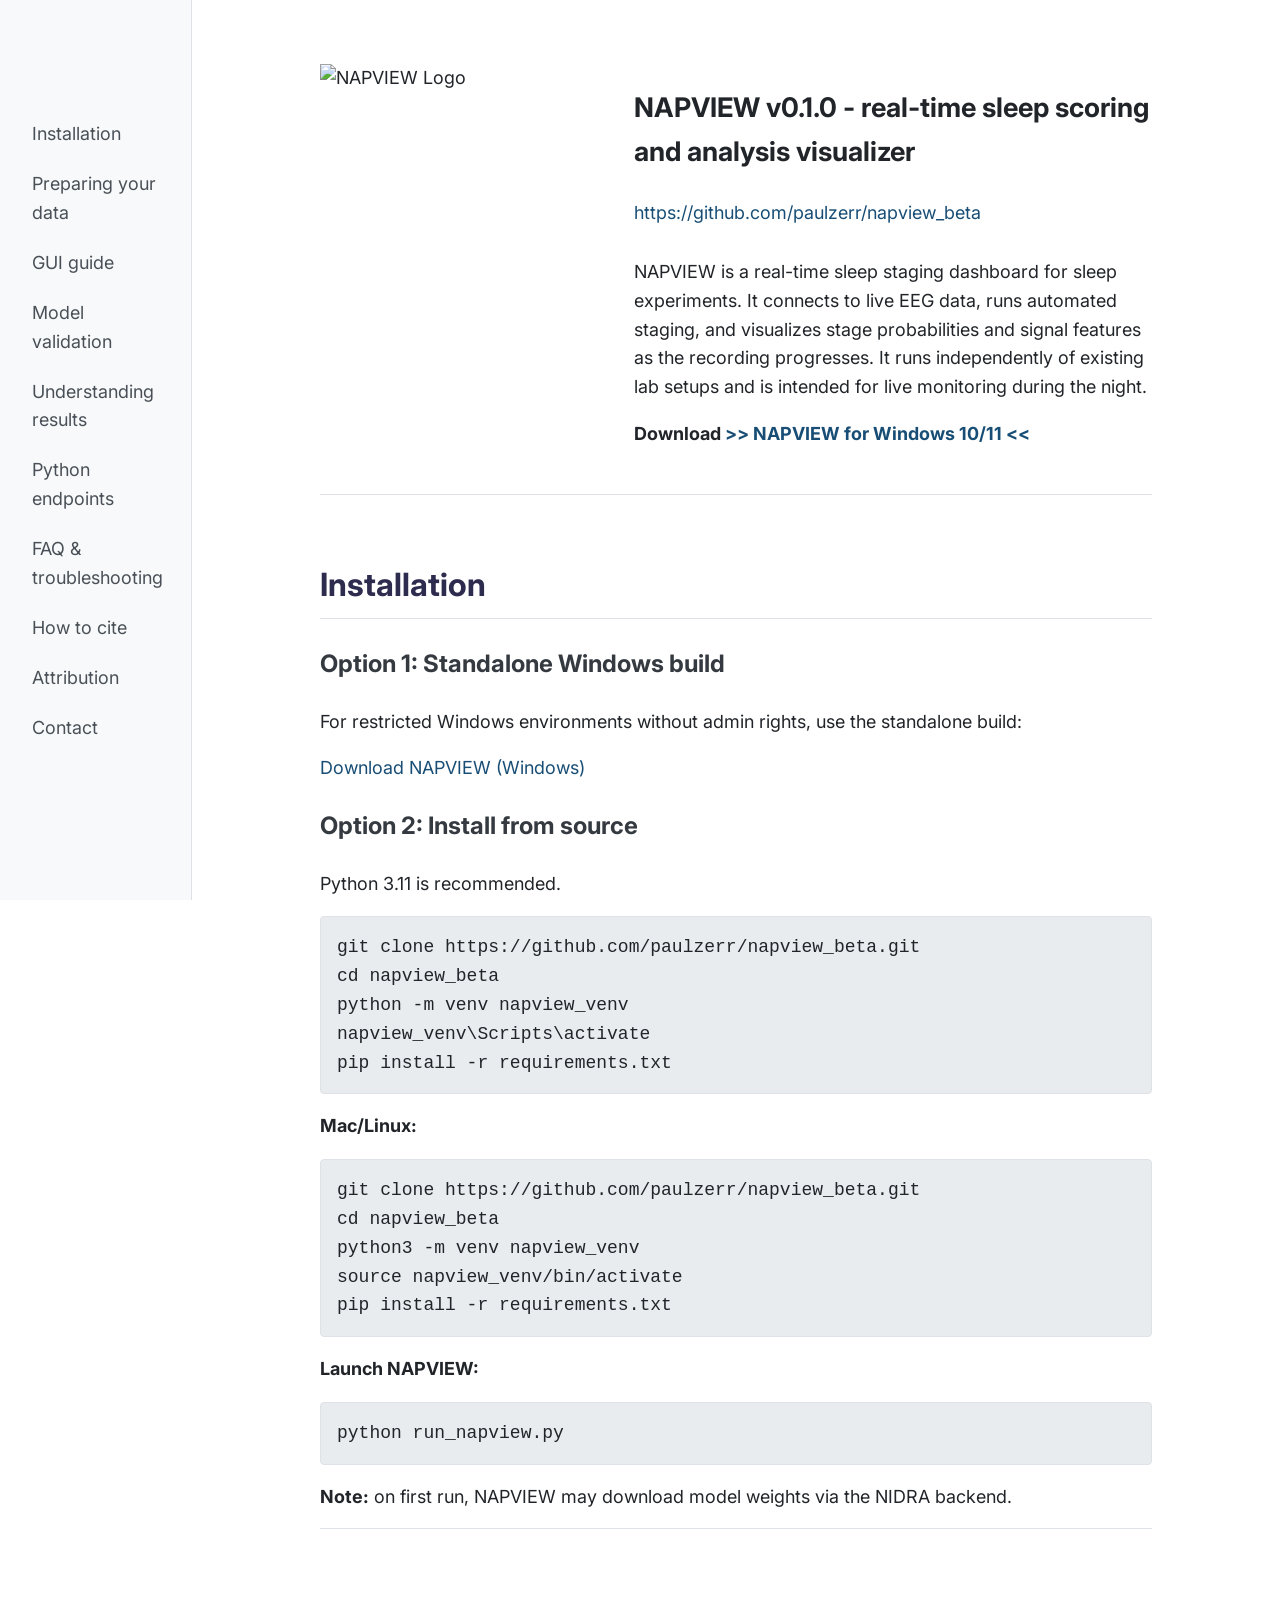
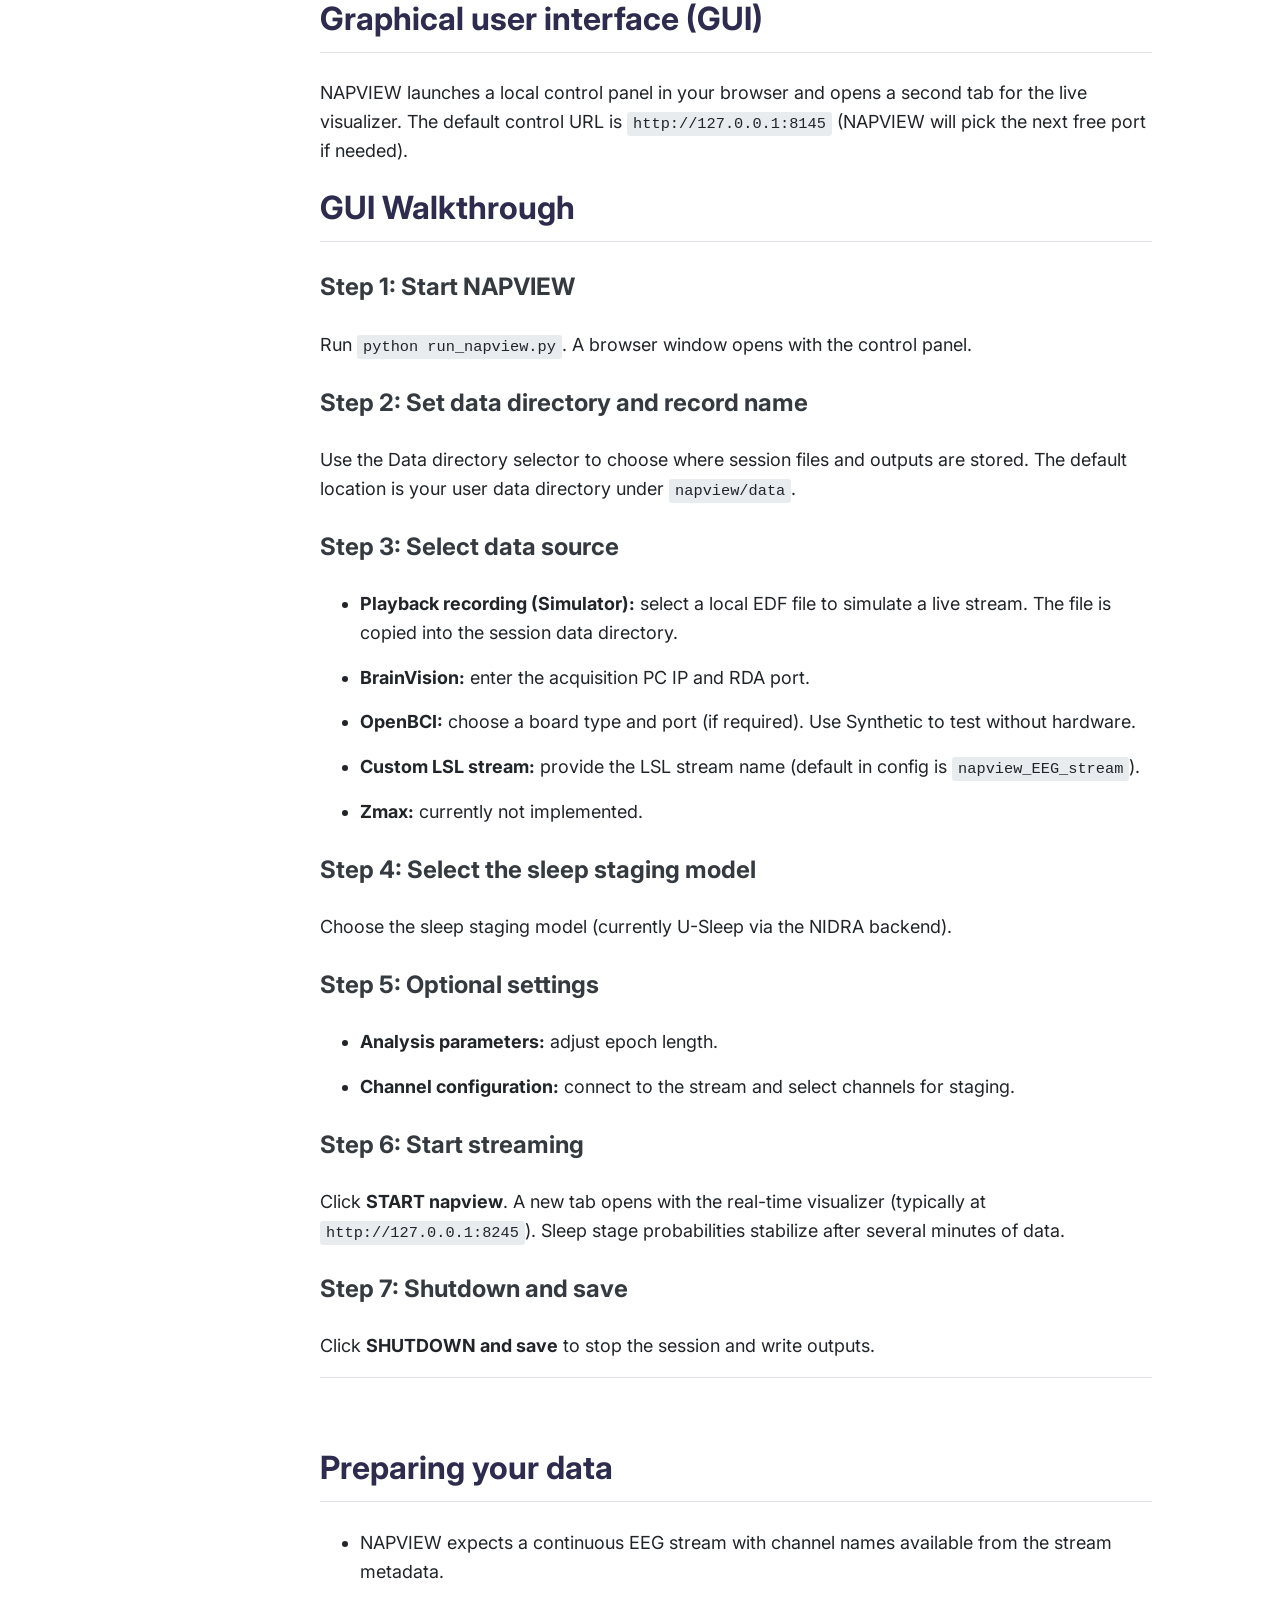
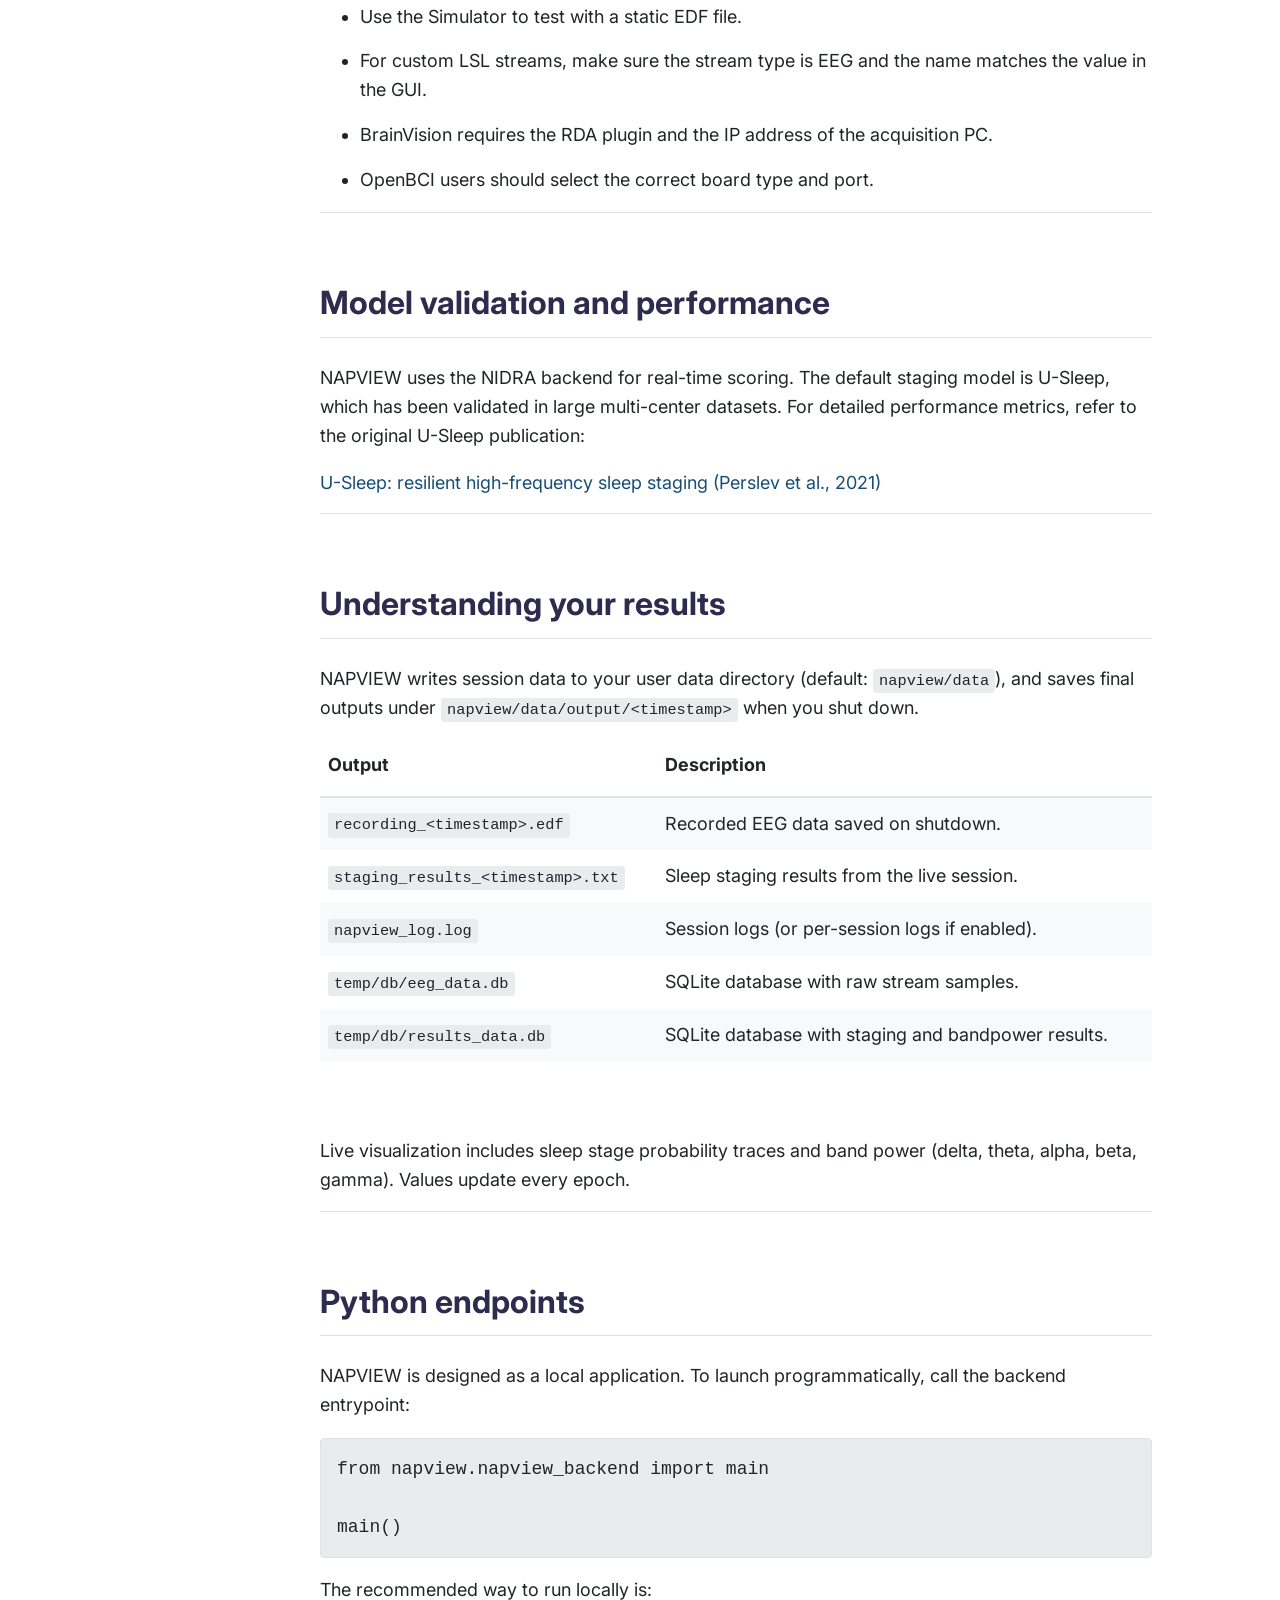
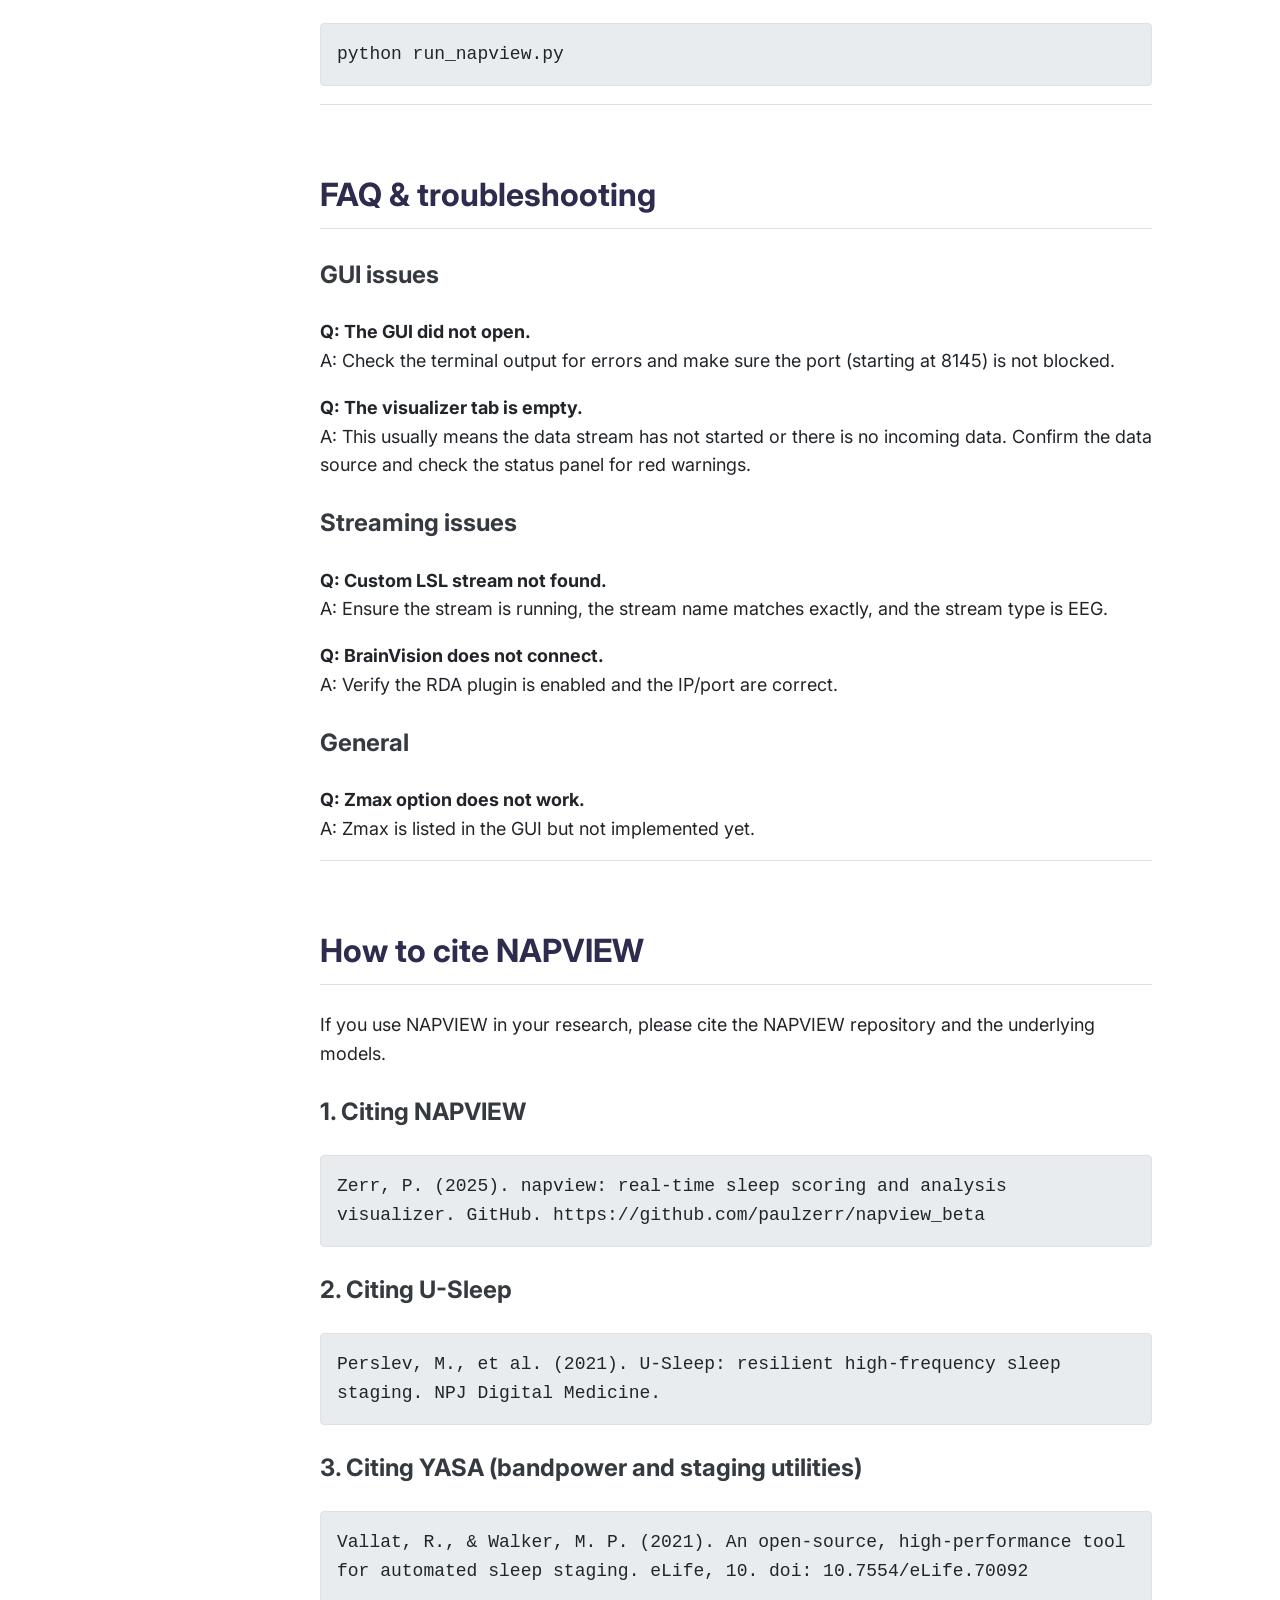
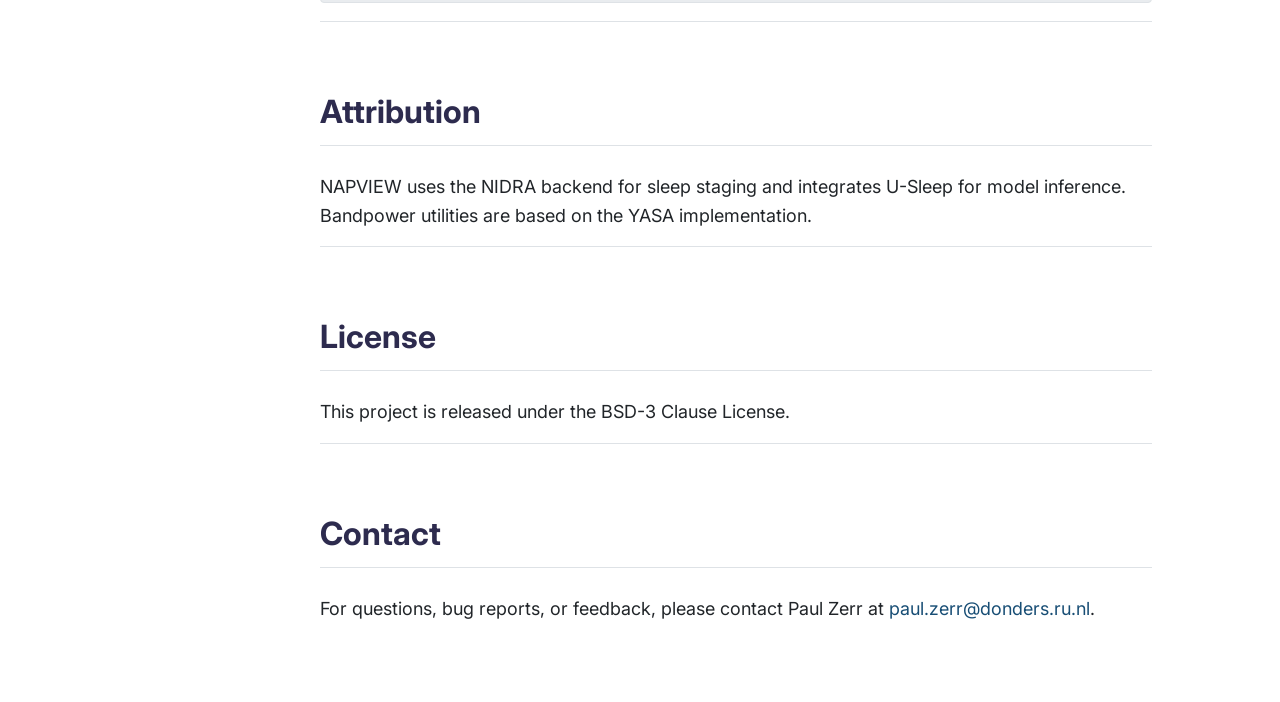
==== docs/manual.html @ 110342aa "test workflow 7" ====
<!DOCTYPE html>
<html lang="en">
<head>
    <meta charset="UTF-8">
    <meta name="viewport" content="width=device-width, initial-scale=1.0">
    <title>NAPVIEW manual</title>
    <link rel="stylesheet" href="style.css">
    <link rel="preconnect" href="https://fonts.googleapis.com">
    <link rel="preconnect" href="https://fonts.gstatic.com" crossorigin>
    <link href="https://fonts.googleapis.com/css2?family=Inter:wght@400;600&display=swap" rel="stylesheet">
</head>
<body>
    <nav class="sidebar">
        <br><br><br>
        <ul>
            <li><a href="#installation">Installation</a></li>
            <li><a href="#preparing-data">Preparing your data</a></li>
            <li><a href="#gui-walkthrough">GUI guide</a></li>
            <li><a href="#model-performance">Model validation</a></li>
            <li><a href="#understanding-results">Understanding results</a></li>
            <li><a href="#python-package">Python endpoints</a></li>
            <li><a href="#faq">FAQ & troubleshooting</a></li>
            <li><a href="#how-to-cite">How to cite</a></li>
            <li><a href="#attribution">Attribution</a></li>
            <li><a href="#contact">Contact</a></li>
        </ul>
    </nav>
    <main class="content">
        <section id="introduction">
            <div class="intro-container">
                <div class="intro-logo">
                    <img src="../napview/assets/logo.png" alt="NAPVIEW Logo" class="logo">
                </div>
                <div>
                    <h1>NAPVIEW v0.1.0 - real-time sleep scoring and analysis visualizer</h1>
                    <a href="https://github.com/paulzerr/napview_beta" class="intro-link">https://github.com/paulzerr/napview_beta</a>
                    <p>NAPVIEW is a real-time sleep staging dashboard for sleep experiments. It connects to live EEG data, runs automated staging, and visualizes stage probabilities and signal features as the recording progresses. It runs independently of existing lab setups and is intended for live monitoring during the night.</p>
                    <p><strong>Download <a href="https://drive.google.com/file/d/1fGeBAwBIcwcncrhgBviIv79pLadaPtQc/view?usp=sharing">>> NAPVIEW for Windows 10/11 <<</a></strong></p>
                    <br>
                </div>
            </div>
        </section>

        <section id="installation">
            <h2>Installation</h2>
            <h3>Option 1: Standalone Windows build</h3>
            <p>For restricted Windows environments without admin rights, use the standalone build:</p>
            <p><a href="https://drive.google.com/file/d/1fGeBAwBIcwcncrhgBviIv79pLadaPtQc/view?usp=sharing">Download NAPVIEW (Windows)</a></p>

            <h3>Option 2: Install from source</h3>
            <p>Python 3.11 is recommended.</p>
            <pre><code>git clone https://github.com/paulzerr/napview_beta.git
cd napview_beta
python -m venv napview_venv
napview_venv\Scripts\activate
pip install -r requirements.txt</code></pre>
            <p><strong>Mac/Linux:</strong></p>
            <pre><code>git clone https://github.com/paulzerr/napview_beta.git
cd napview_beta
python3 -m venv napview_venv
source napview_venv/bin/activate
pip install -r requirements.txt</code></pre>
            <p><strong>Launch NAPVIEW:</strong></p>
            <pre><code>python run_napview.py</code></pre>
            <p><strong>Note:</strong> on first run, NAPVIEW may download model weights via the NIDRA backend.</p>
        </section>

        <section id="gui-walkthrough">
            <h2>Graphical user interface (GUI)</h2>
            <p>NAPVIEW launches a local control panel in your browser and opens a second tab for the live visualizer. The default control URL is <code>http://127.0.0.1:8145</code> (NAPVIEW will pick the next free port if needed).</p>

            <h2>GUI Walkthrough</h2>
            <h3>Step 1: Start NAPVIEW</h3>
            <p>Run <code>python run_napview.py</code>. A browser window opens with the control panel.</p>

            <h3>Step 2: Set data directory and record name</h3>
            <p>Use the Data directory selector to choose where session files and outputs are stored. The default location is your user data directory under <code>napview/data</code>.</p>

            <h3>Step 3: Select data source</h3>
            <ul>
                <li><strong>Playback recording (Simulator):</strong> select a local EDF file to simulate a live stream. The file is copied into the session data directory.</li>
                <li><strong>BrainVision:</strong> enter the acquisition PC IP and RDA port.</li>
                <li><strong>OpenBCI:</strong> choose a board type and port (if required). Use Synthetic to test without hardware.</li>
                <li><strong>Custom LSL stream:</strong> provide the LSL stream name (default in config is <code>napview_EEG_stream</code>).</li>
                <li><strong>Zmax:</strong> currently not implemented.</li>
            </ul>

            <h3>Step 4: Select the sleep staging model</h3>
            <p>Choose the sleep staging model (currently U-Sleep via the NIDRA backend).</p>

            <h3>Step 5: Optional settings</h3>
            <ul>
                <li><strong>Analysis parameters:</strong> adjust epoch length.</li>
                <li><strong>Channel configuration:</strong> connect to the stream and select channels for staging.</li>
            </ul>

            <h3>Step 6: Start streaming</h3>
            <p>Click <strong>START napview</strong>. A new tab opens with the real-time visualizer (typically at <code>http://127.0.0.1:8245</code>). Sleep stage probabilities stabilize after several minutes of data.</p>

            <h3>Step 7: Shutdown and save</h3>
            <p>Click <strong>SHUTDOWN and save</strong> to stop the session and write outputs.</p>
        </section>

        <section id="preparing-data">
            <h2>Preparing your data</h2>
            <ul>
                <li>NAPVIEW expects a continuous EEG stream with channel names available from the stream metadata.</li>
                <li>Use the Simulator to test with a static EDF file.</li>
                <li>For custom LSL streams, make sure the stream type is EEG and the name matches the value in the GUI.</li>
                <li>BrainVision requires the RDA plugin and the IP address of the acquisition PC.</li>
                <li>OpenBCI users should select the correct board type and port.</li>
            </ul>
        </section>

        <section id="model-performance">
            <h2>Model validation and performance</h2>
            <p>NAPVIEW uses the NIDRA backend for real-time scoring. The default staging model is U-Sleep, which has been validated in large multi-center datasets. For detailed performance metrics, refer to the original U-Sleep publication:</p>
            <p><a href="https://www.nature.com/articles/s41746-021-00440-5">U-Sleep: resilient high-frequency sleep staging (Perslev et al., 2021)</a></p>
        </section>

        <section id="understanding-results">
            <h2>Understanding your results</h2>
            <p>NAPVIEW writes session data to your user data directory (default: <code>napview/data</code>), and saves final outputs under <code>napview/data/output/&lt;timestamp&gt;</code> when you shut down.</p>
            <table class="minimal">
                <thead>
                    <tr><th style="text-align:left">Output</th><th style="text-align:left">Description</th></tr>
                </thead>
                <tbody>
                    <tr><td><code>recording_&lt;timestamp&gt;.edf</code></td><td>Recorded EEG data saved on shutdown.</td></tr>
                    <tr><td><code>staging_results_&lt;timestamp&gt;.txt</code></td><td>Sleep staging results from the live session.</td></tr>
                    <tr><td><code>napview_log.log</code></td><td>Session logs (or per-session logs if enabled).</td></tr>
                    <tr><td><code>temp/db/eeg_data.db</code></td><td>SQLite database with raw stream samples.</td></tr>
                    <tr><td><code>temp/db/results_data.db</code></td><td>SQLite database with staging and bandpower results.</td></tr>
                </tbody>
            </table>
            <br><br>
            <p>Live visualization includes sleep stage probability traces and band power (delta, theta, alpha, beta, gamma). Values update every epoch.</p>
        </section>

        <section id="python-package">
            <h2>Python endpoints</h2>
            <p>NAPVIEW is designed as a local application. To launch programmatically, call the backend entrypoint:</p>
            <pre><code>from napview.napview_backend import main

main()</code></pre>
            <p>The recommended way to run locally is:</p>
            <pre><code>python run_napview.py</code></pre>
        </section>

        <section id="faq">
            <h2>FAQ & troubleshooting</h2>
            <h3>GUI issues</h3>
            <p><strong>Q: The GUI did not open.</strong><br>
            A: Check the terminal output for errors and make sure the port (starting at 8145) is not blocked.</p>
            <p><strong>Q: The visualizer tab is empty.</strong><br>
            A: This usually means the data stream has not started or there is no incoming data. Confirm the data source and check the status panel for red warnings.</p>

            <h3>Streaming issues</h3>
            <p><strong>Q: Custom LSL stream not found.</strong><br>
            A: Ensure the stream is running, the stream name matches exactly, and the stream type is EEG.</p>
            <p><strong>Q: BrainVision does not connect.</strong><br>
            A: Verify the RDA plugin is enabled and the IP/port are correct.</p>

            <h3>General</h3>
            <p><strong>Q: Zmax option does not work.</strong><br>
            A: Zmax is listed in the GUI but not implemented yet.</p>
        </section>

        <section id="how-to-cite">
            <h2>How to cite NAPVIEW</h2>
            <p>If you use NAPVIEW in your research, please cite the NAPVIEW repository and the underlying models.</p>
            <h3>1. Citing NAPVIEW</h3>
            <pre>
Zerr, P. (2025). napview: real-time sleep scoring and analysis visualizer. GitHub. https://github.com/paulzerr/napview_beta
</pre>
            <h3>2. Citing U-Sleep</h3>
            <pre>
Perslev, M., et al. (2021). U-Sleep: resilient high-frequency sleep staging. NPJ Digital Medicine.
</pre>
            <h3>3. Citing YASA (bandpower and staging utilities)</h3>
            <pre>
Vallat, R., & Walker, M. P. (2021). An open-source, high-performance tool for automated sleep staging. eLife, 10. doi: 10.7554/eLife.70092
</pre>
        </section>

        <section id="attribution">
            <h2>Attribution</h2>
            <p>NAPVIEW uses the NIDRA backend for sleep staging and integrates U-Sleep for model inference. Bandpower utilities are based on the YASA implementation.</p>
        </section>

        <section id="license">
            <h2>License</h2>
            <p>This project is released under the BSD-3 Clause License.</p>
        </section>

        <section id="contact">
            <h2>Contact</h2>
            <p>For questions, bug reports, or feedback, please contact Paul Zerr at <a href="mailto:paul.zerr@donders.ru.nl">paul.zerr@donders.ru.nl</a>.</p>
        </section>
    </main>
</body>
</html>
---- docs/style.css ----
html { scroll-behavior: smooth; }
body {
  font-family: 'Inter', -apple-system, BlinkMacSystemFont, "Segoe UI", Roboto, "Helvetica Neue", Arial, sans-serif;
  line-height: 1.6; color: #212529; background: #FFFFFF; margin: 0; font-size: 18px;
}
.sidebar {
  width: 15%; position: fixed; top: 0; left: 0; height: 100%;
  background: #F8F9FA; border-right: 1px solid #DEE2E6; padding: 2rem; box-sizing: border-box; overflow-y: auto;
}
.sidebar ul { list-style: none; padding: 0; margin: 0; }
.sidebar li { margin-bottom: 1em; } .sidebar li:last-child { margin-bottom: 0; }
.sidebar a { display: block; padding: 0.1rem 0; color: #495057; text-decoration: none; }
.sidebar a:hover { color: #2d2b4e; }
.content { margin-left: 15%; padding: 2rem 8rem; }
section { padding-top: 2rem; margin-bottom: 2rem; border-bottom: 1px solid #DEE2E6; }
section:last-child { border-bottom: none; }
.intro-container { display: grid; grid-template-columns: 30% auto; gap: 4rem; align-items: start; }
.logo { display: block; width: 100%; margin: 0 auto 1rem; mix-blend-mode: multiply; }
#introduction h2 { text-align: left; border-bottom: none; margin-bottom: 0; padding-bottom: 0.25rem; }
h2 { font-size: 2rem; margin-top: 0; padding-bottom: 0.5rem; border-bottom: 1px solid #DEE2E6; color: #2d2b4e; }
h3 { font-size: 1.5rem; color: #343A40; }
p, .content li { margin-bottom: 1rem; }
a { color: #184e75; text-decoration: none; }
a:hover { color: #0278b3; text-decoration: none; }
code {
  background: #E9ECEF; padding: 0.2em 0.4em; font-size: 85%; border-radius: 3px;
  font-family: SFMono-Regular, Menlo, Monaco, Consolas, "Liberation Mono", "Courier New", monospace;
}
pre { background: #E9ECEF; border: 1px solid #DEE2E6; border-radius: 4px; padding: 1rem; white-space: pre-wrap; word-wrap: break-word; }
pre code { background: transparent; padding: 0; font-size: 100%; }
@media (max-width: 768px) {
  .sidebar { display: none; }
  .content { margin-left: 0; padding: 2rem 1.5rem; }
}

table.minimal { border-collapse: collapse; width: 100%; }
table.minimal th, table.minimal td { padding: 0.75rem 0.5rem; }
table.minimal thead th { text-align: left; border-bottom: 2px solid #DEE2E6; padding-bottom: 1rem; }
table.minimal tbody tr:nth-child(odd) { background-color: #f8f9fa; }
table.minimal tbody tr:nth-child(even) { background-color: #ffffff; }
.intro-link { display: inline-block; margin: 0.25rem 0 0.75rem; }
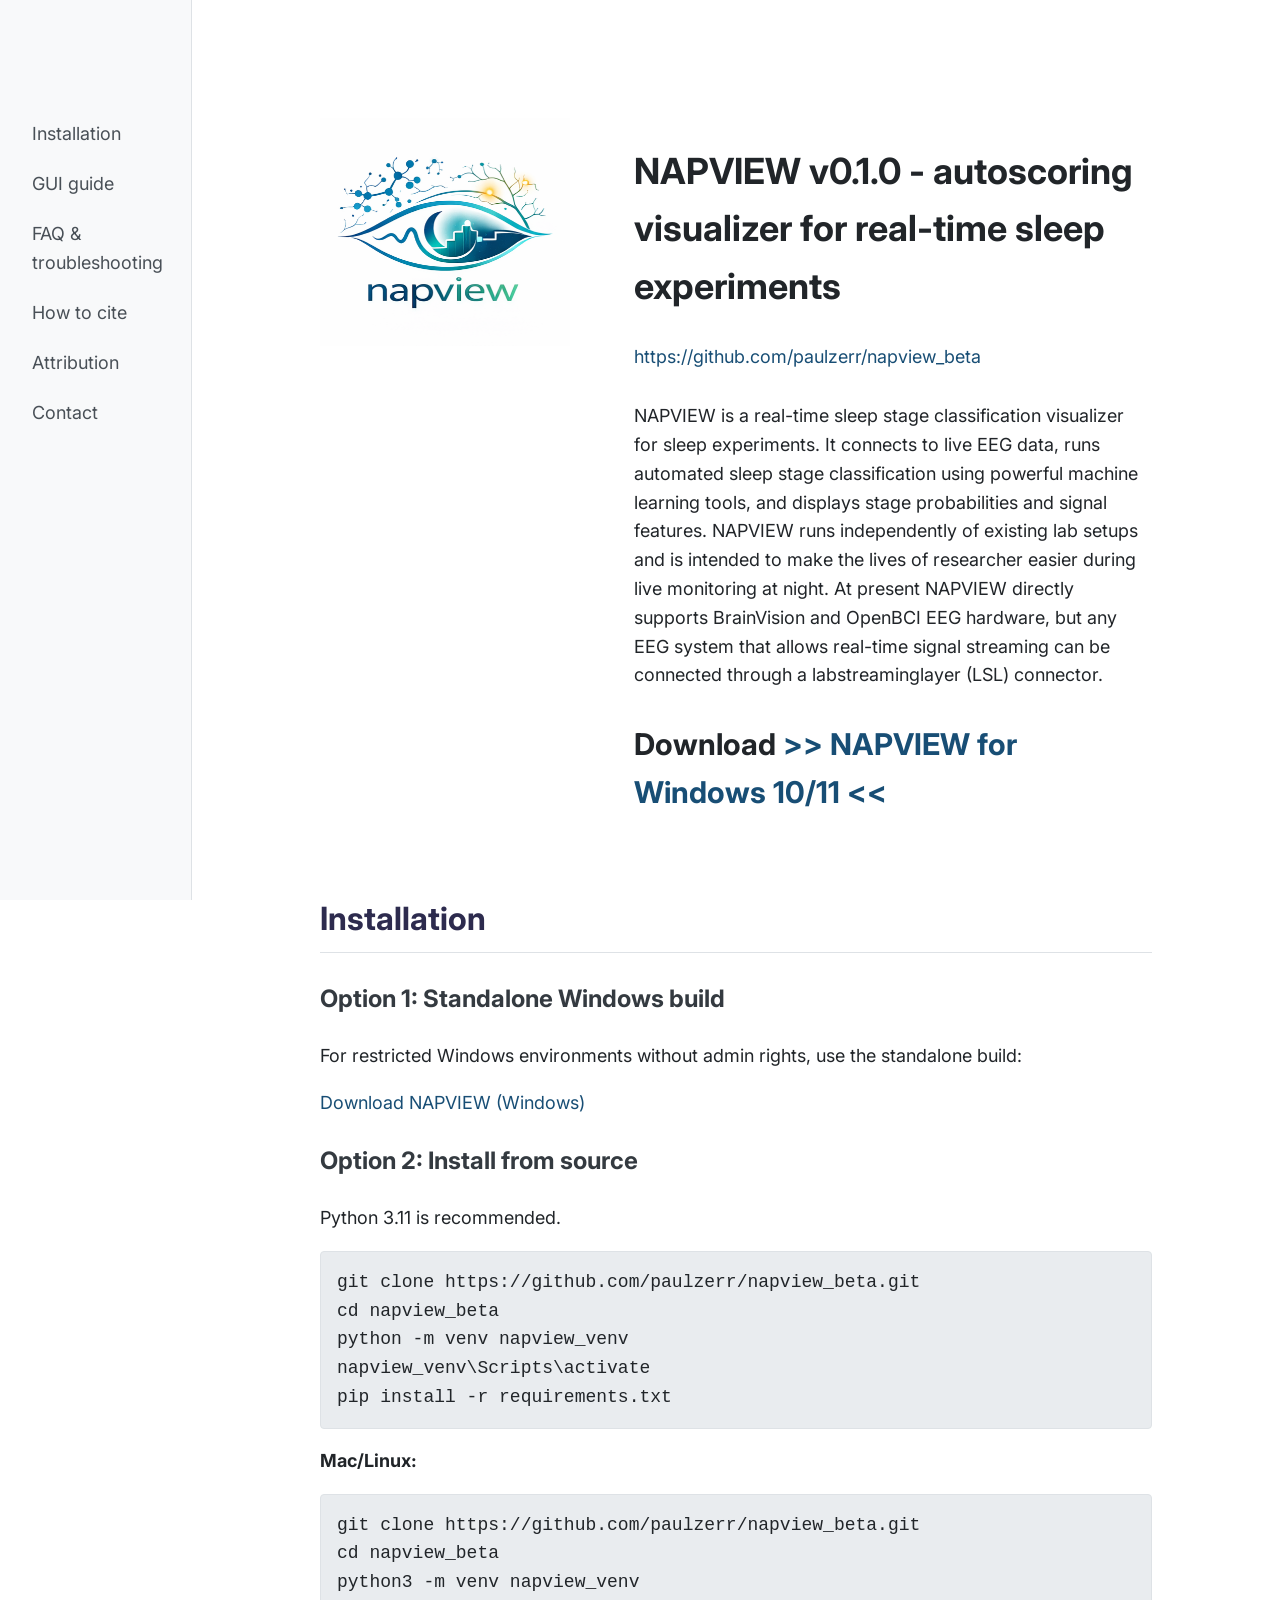
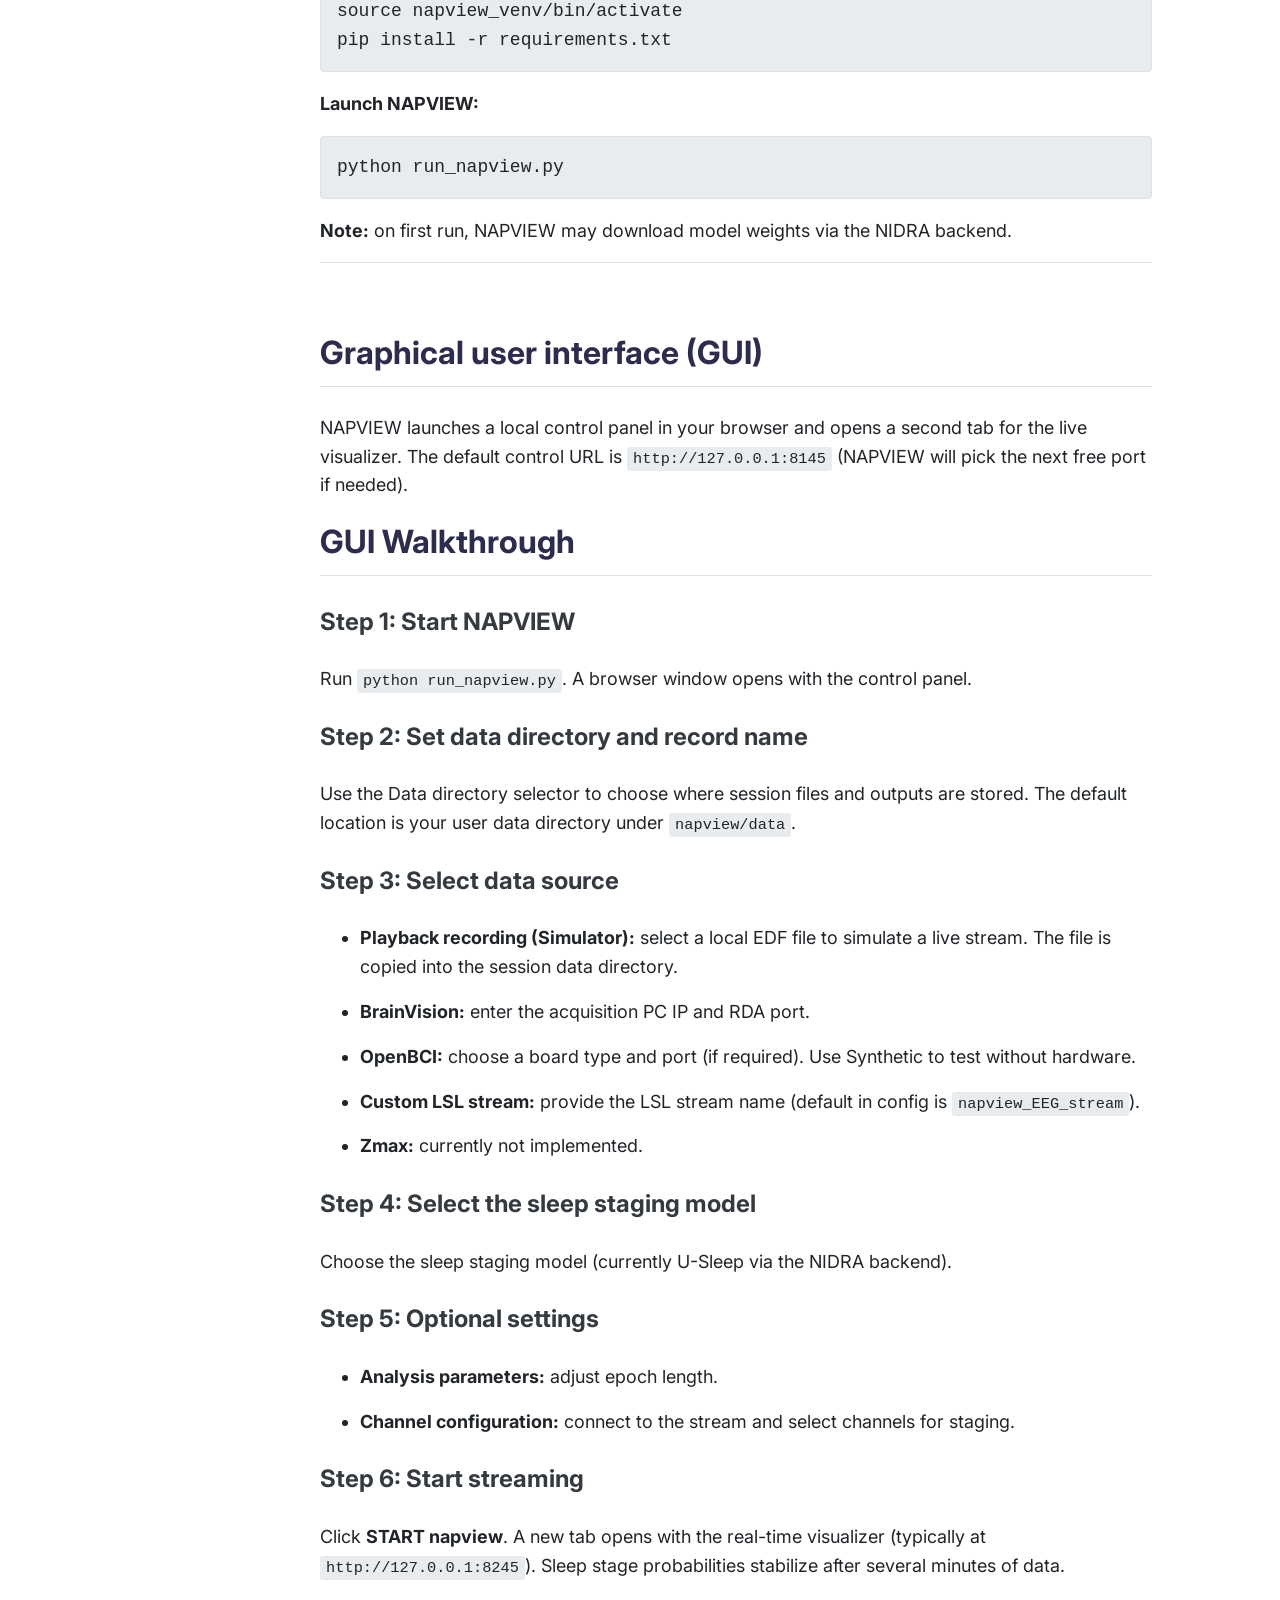
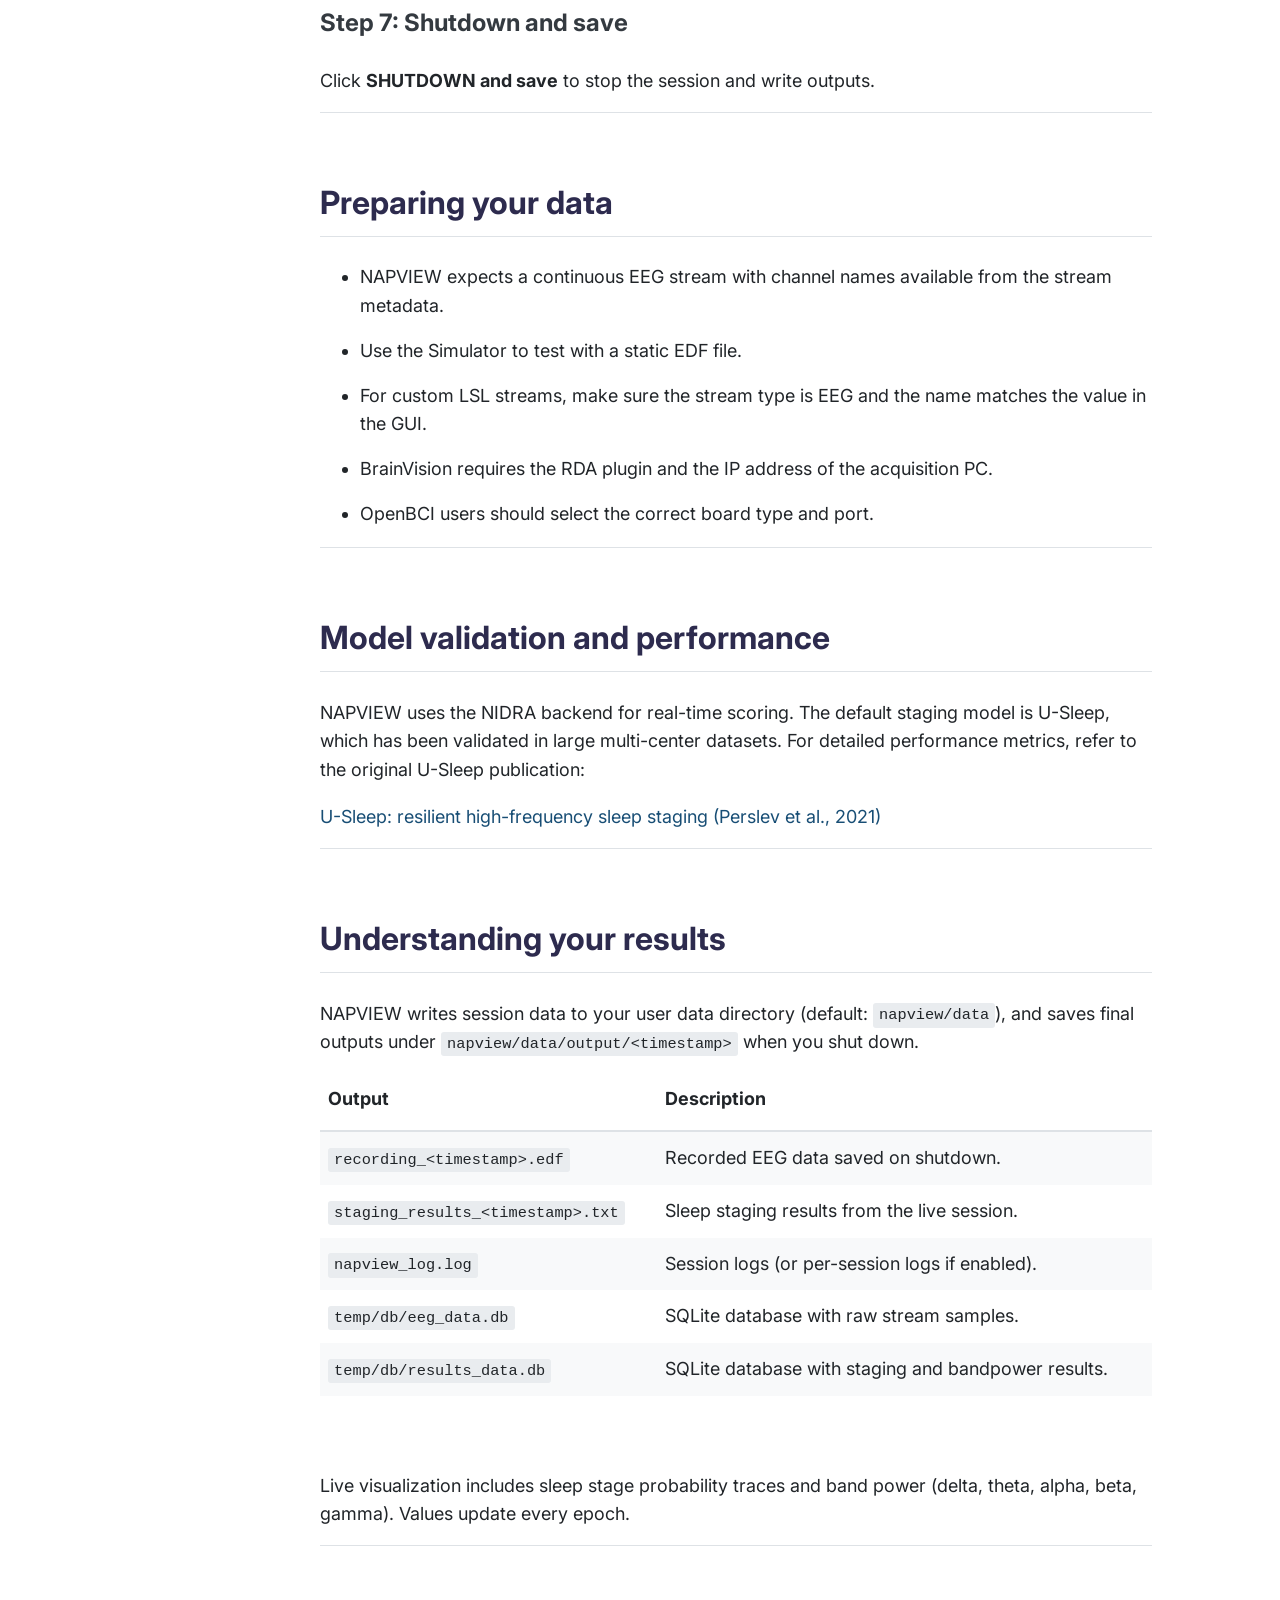
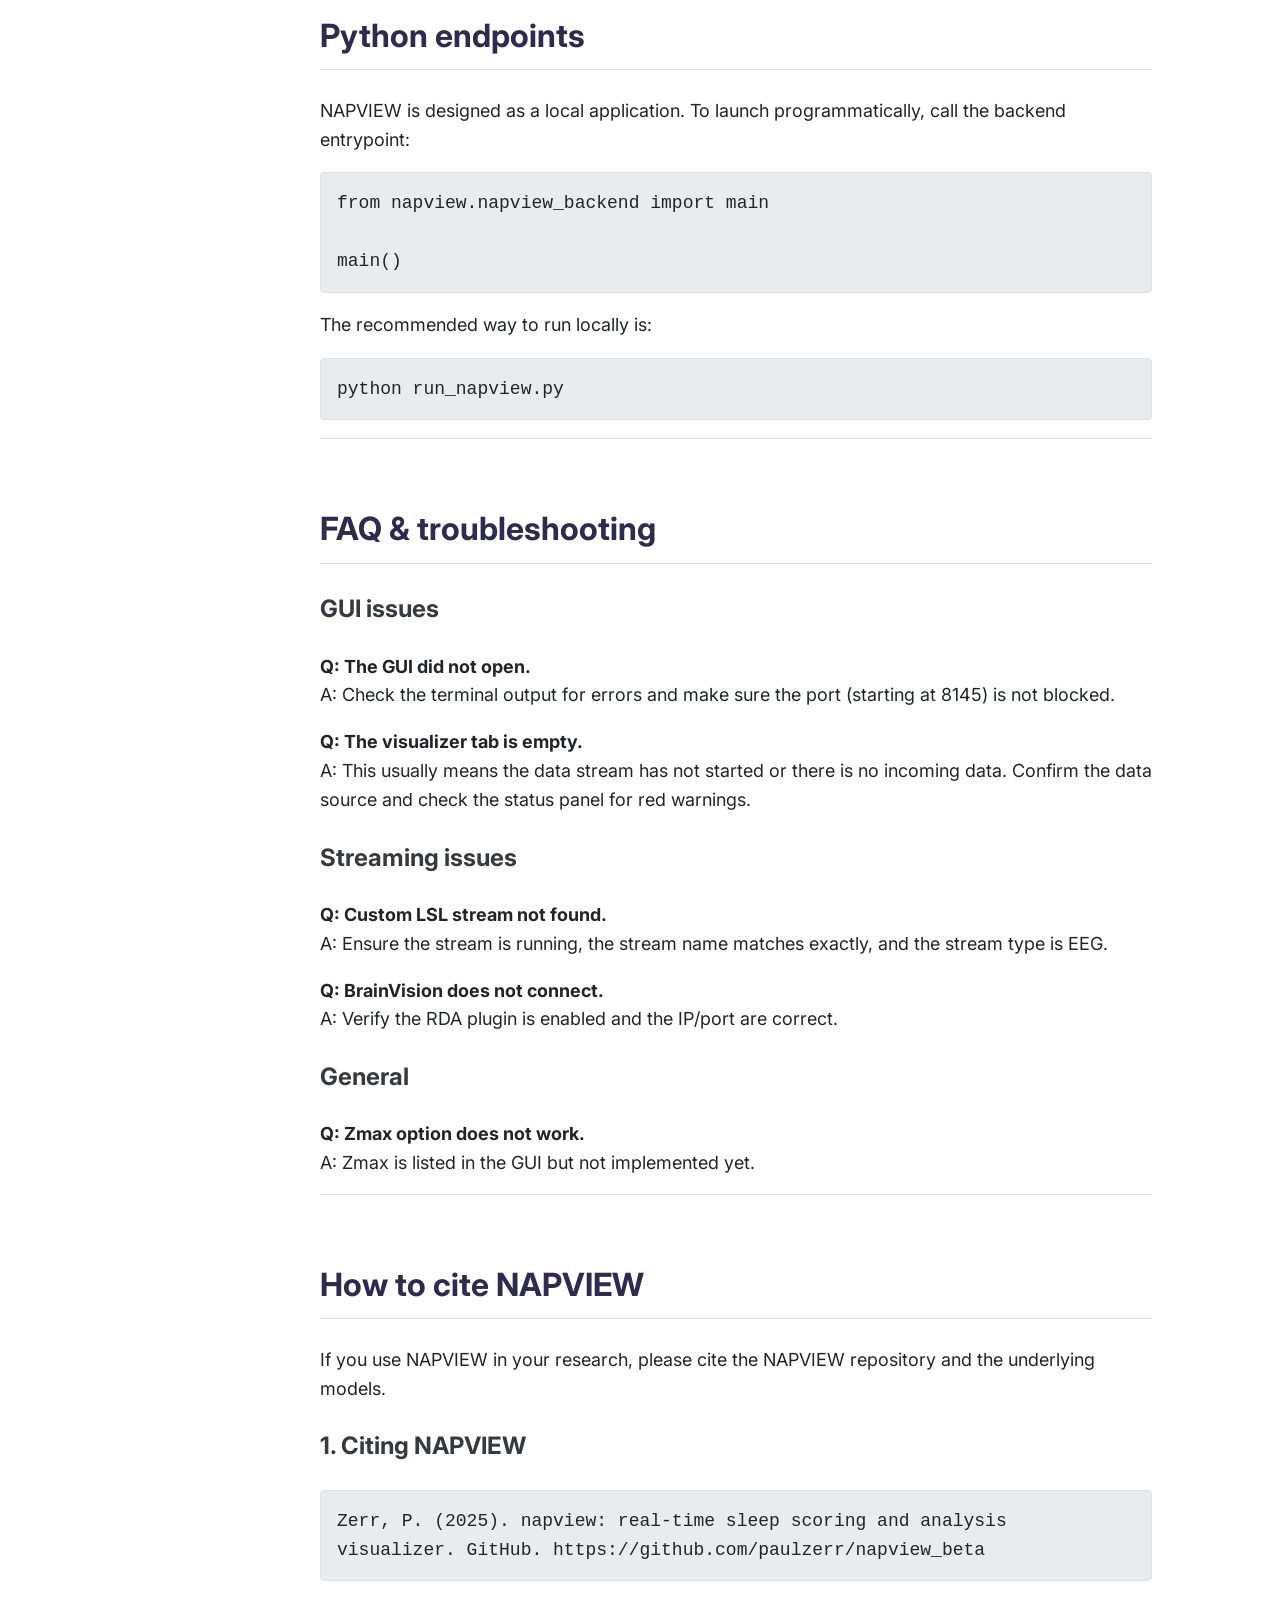
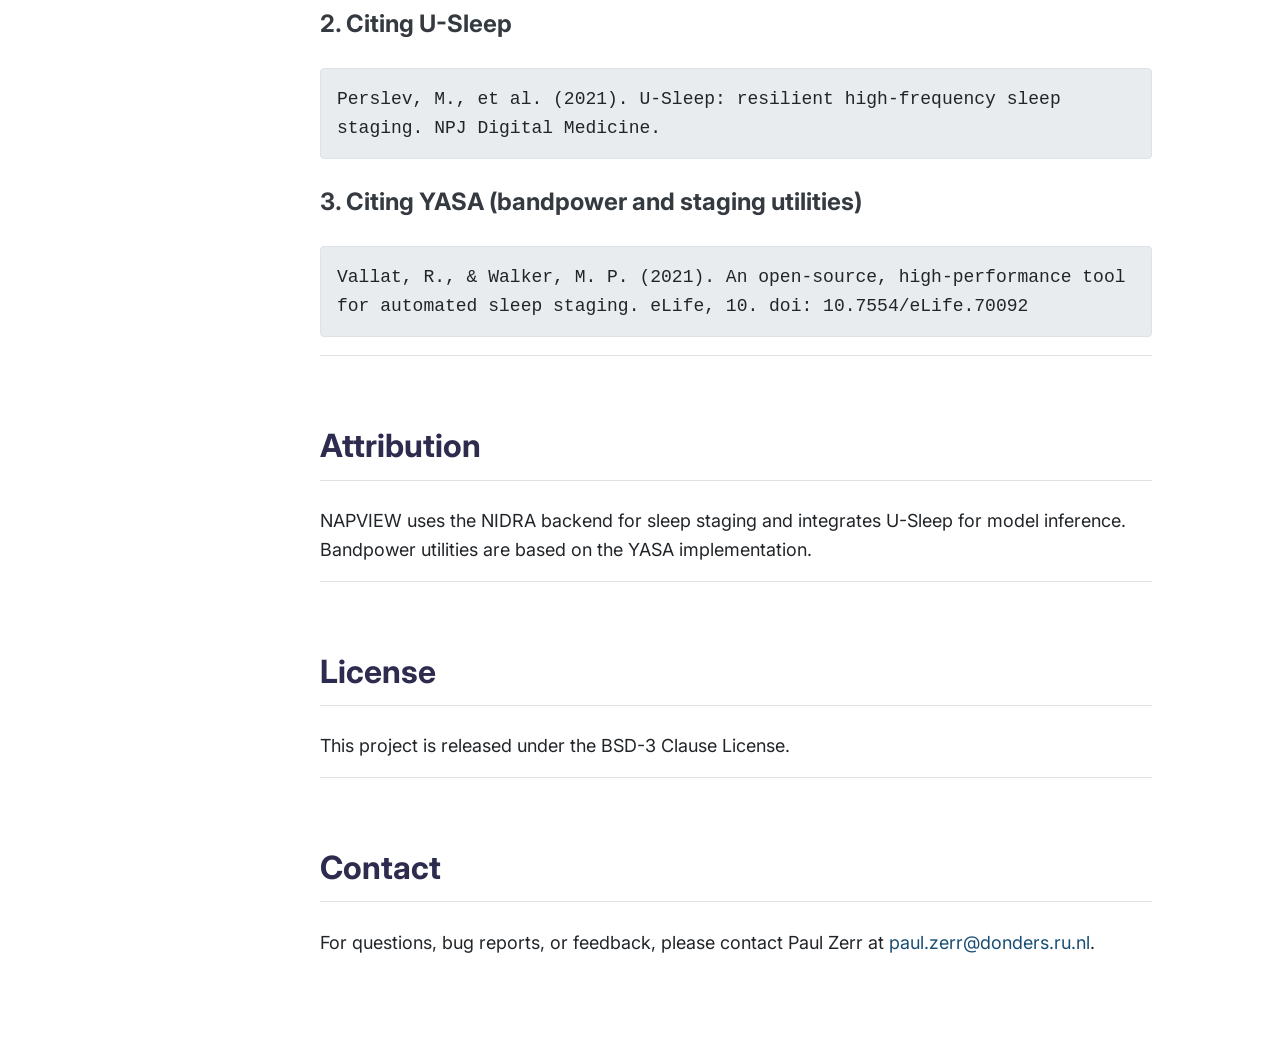
==== commit cc9ba656: "adapted manual" ====
--- a/docs/manual.html
+++ b/docs/manual.html
@@ -14,11 +14,7 @@
         <br><br><br>
         <ul>
             <li><a href="#installation">Installation</a></li>
-            <li><a href="#preparing-data">Preparing your data</a></li>
             <li><a href="#gui-walkthrough">GUI guide</a></li>
-            <li><a href="#model-performance">Model validation</a></li>
-            <li><a href="#understanding-results">Understanding results</a></li>
-            <li><a href="#python-package">Python endpoints</a></li>
             <li><a href="#faq">FAQ & troubleshooting</a></li>
             <li><a href="#how-to-cite">How to cite</a></li>
             <li><a href="#attribution">Attribution</a></li>
@@ -26,20 +22,20 @@
         </ul>
     </nav>
     <main class="content">
-        <section id="introduction">
+            <br><br><br>
             <div class="intro-container">
                 <div class="intro-logo">
                     <img src="../napview/assets/logo.png" alt="NAPVIEW Logo" class="logo">
                 </div>
                 <div>
-                    <h1>NAPVIEW v0.1.0 - real-time sleep scoring and analysis visualizer</h1>
-                    <a href="https://github.com/paulzerr/napview_beta" class="intro-link">https://github.com/paulzerr/napview_beta</a>
-                    <p>NAPVIEW is a real-time sleep staging dashboard for sleep experiments. It connects to live EEG data, runs automated staging, and visualizes stage probabilities and signal features as the recording progresses. It runs independently of existing lab setups and is intended for live monitoring during the night.</p>
-                    <p><strong>Download <a href="https://drive.google.com/file/d/1fGeBAwBIcwcncrhgBviIv79pLadaPtQc/view?usp=sharing">>> NAPVIEW for Windows 10/11 <<</a></strong></p>
+                    <h1>NAPVIEW v0.1.0 - autoscoring visualizer for real-time sleep experiments</h1>
+                    <a href="https://github.com/paulzerr/napview" class="intro-link">https://github.com/paulzerr/napview_beta</a>
+                    <p>NAPVIEW is a real-time sleep stage classification visualizer for sleep experiments. It connects to live EEG data, runs automated sleep stage classification using powerful machine learning tools, and displays stage probabilities and signal features. NAPVIEW runs independently of existing lab setups and is intended to make the lives of researcher easier during live monitoring at night. At present NAPVIEW directly supports BrainVision and OpenBCI EEG hardware, but any EEG system that allows real-time signal streaming can be connected through a labstreaminglayer (LSL) connector. </p>
+                    <p style="font-size:30px;"><strong>Download <a href="https://drive.google.com/file/d/1fGeBAwBIcwcncrhgBviIv79pLadaPtQc/view?usp=sharing">>> NAPVIEW for Windows 10/11 <<</a></strong></p>
                     <br>
                 </div>
             </div>
-        </section>
+
 
         <section id="installation">
             <h2>Installation</h2>
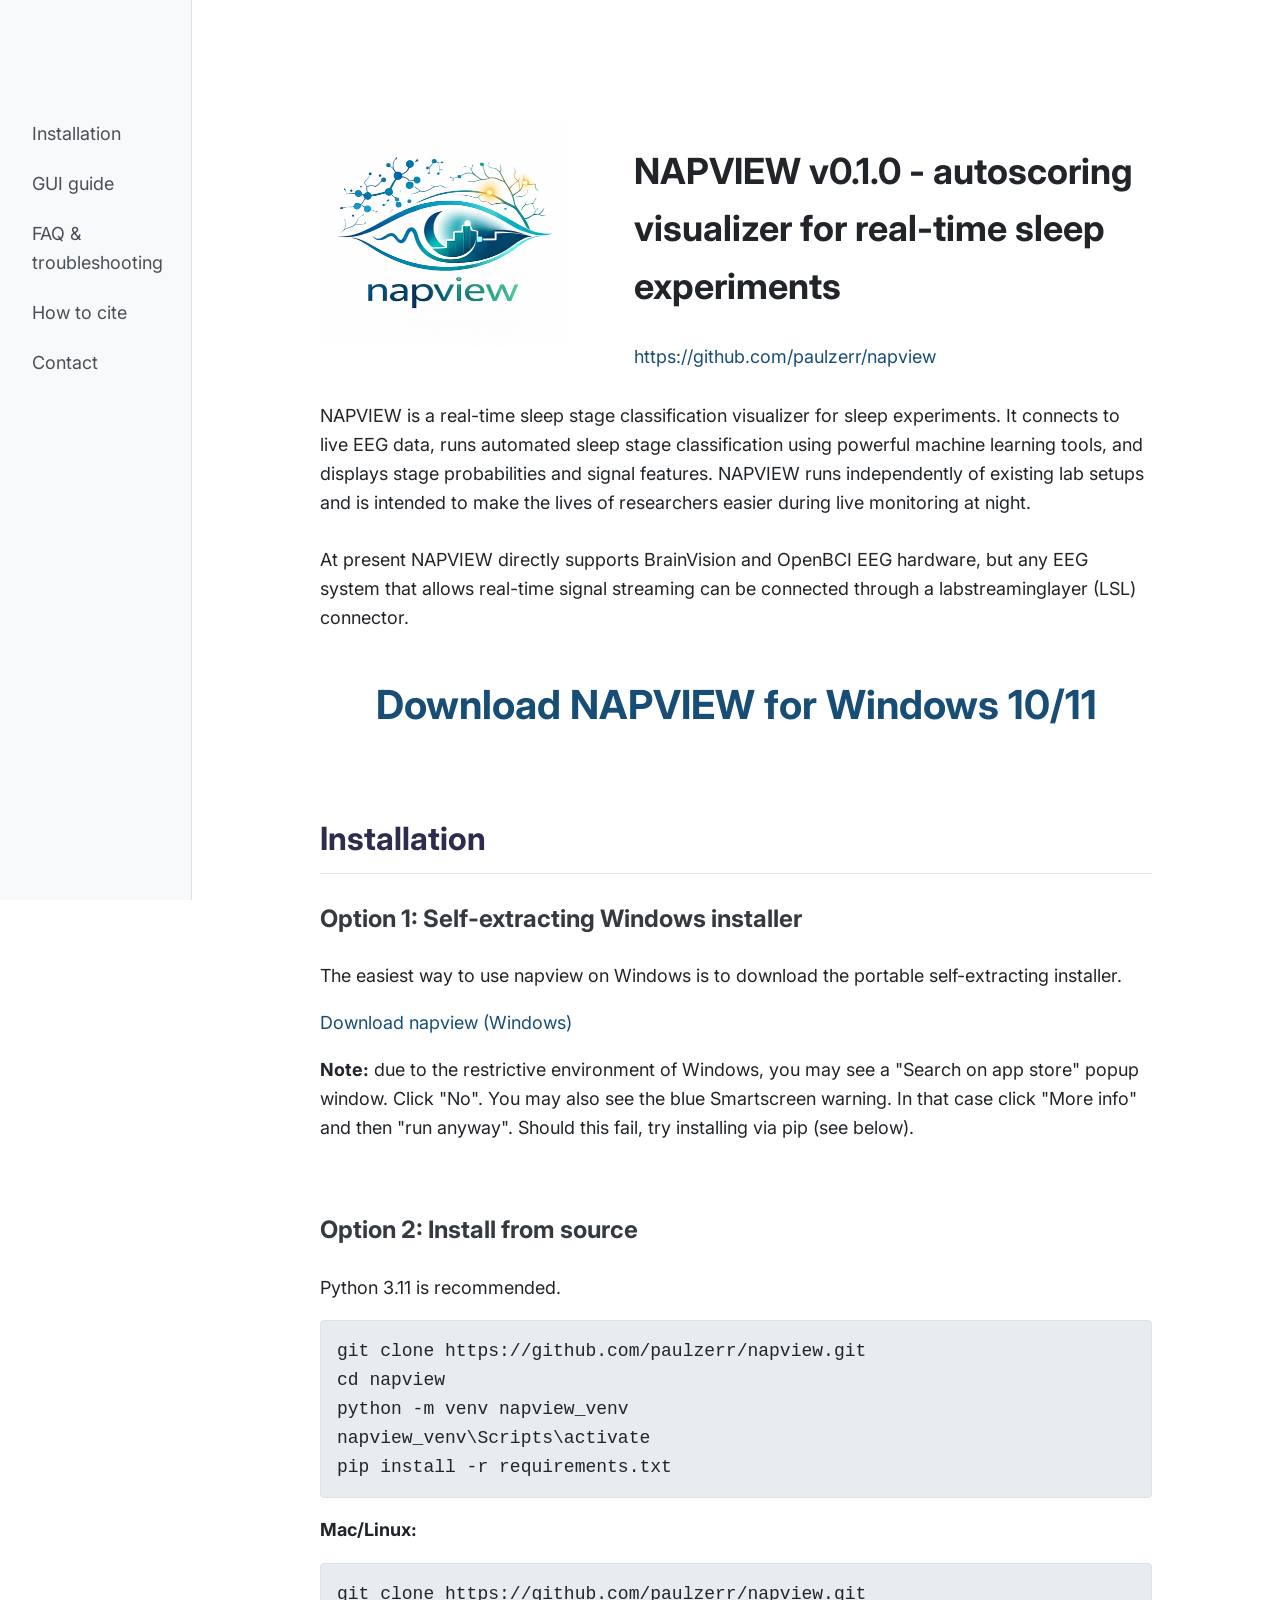
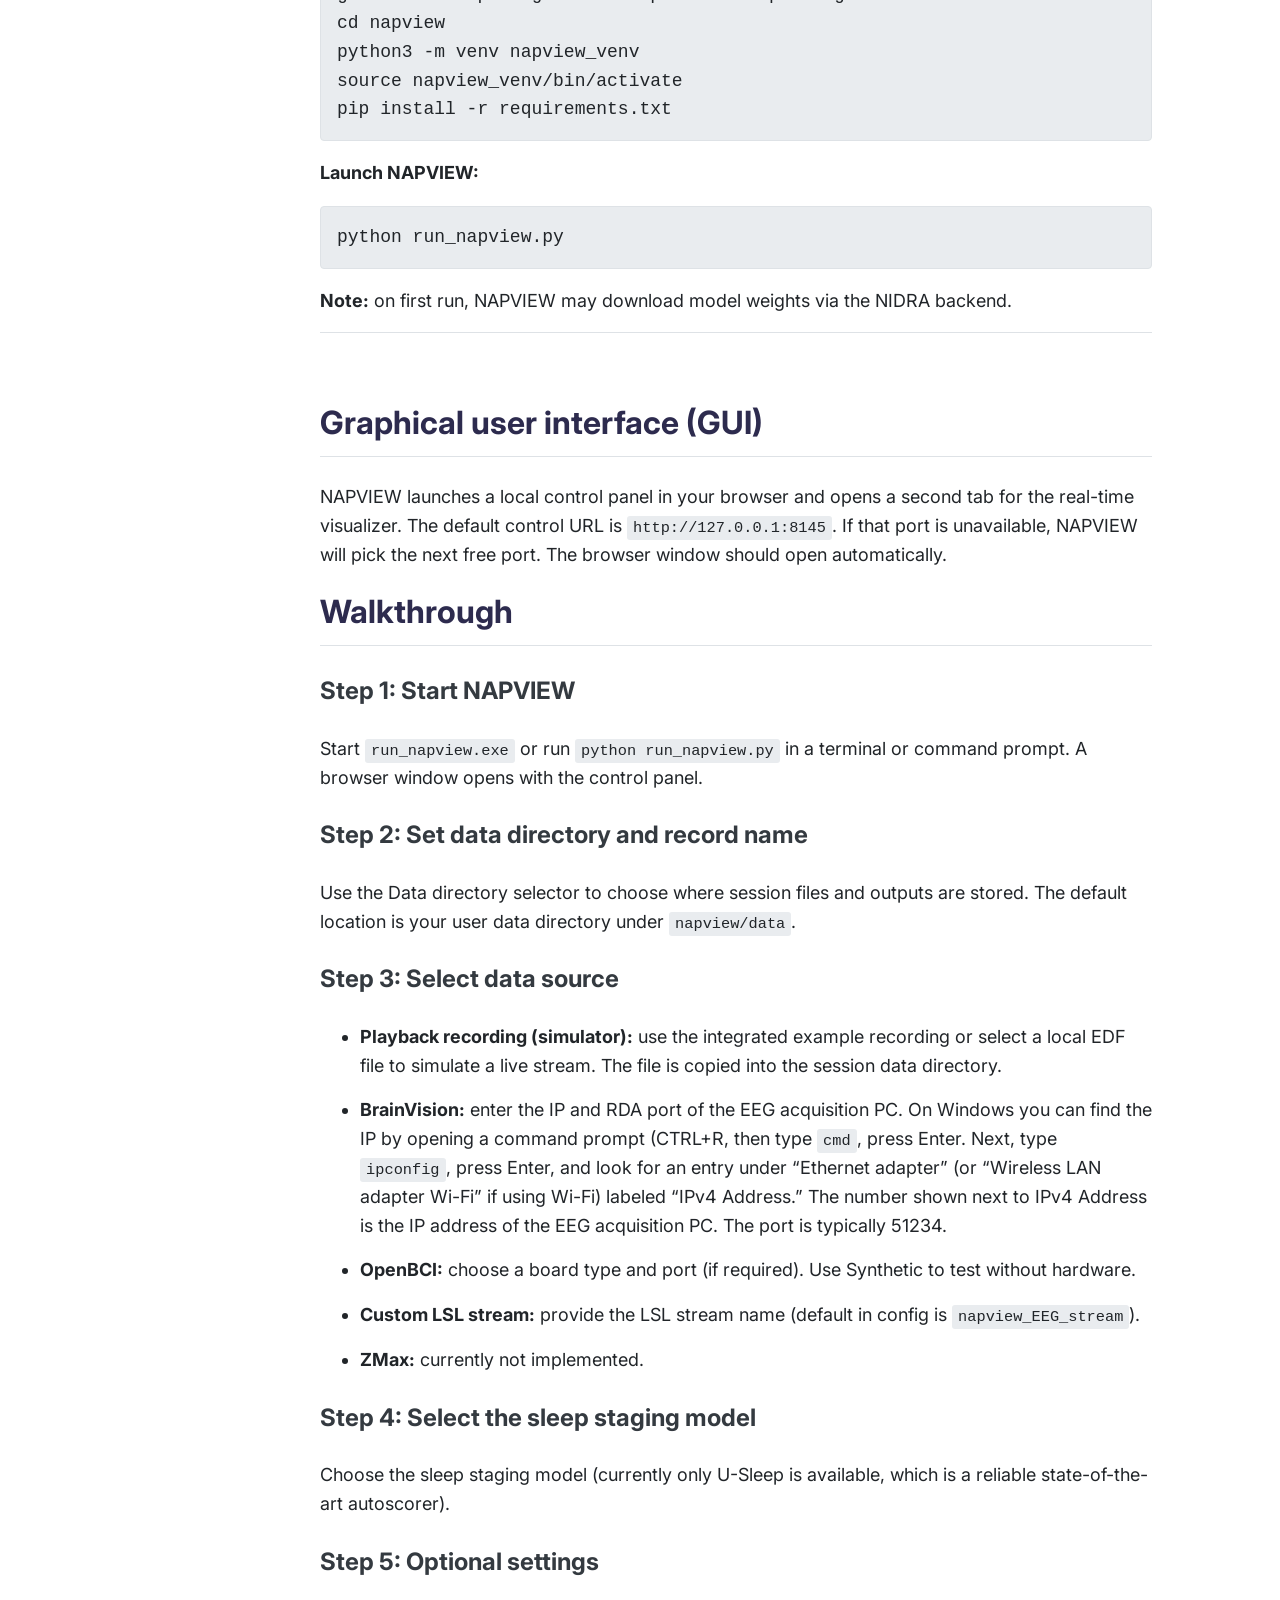
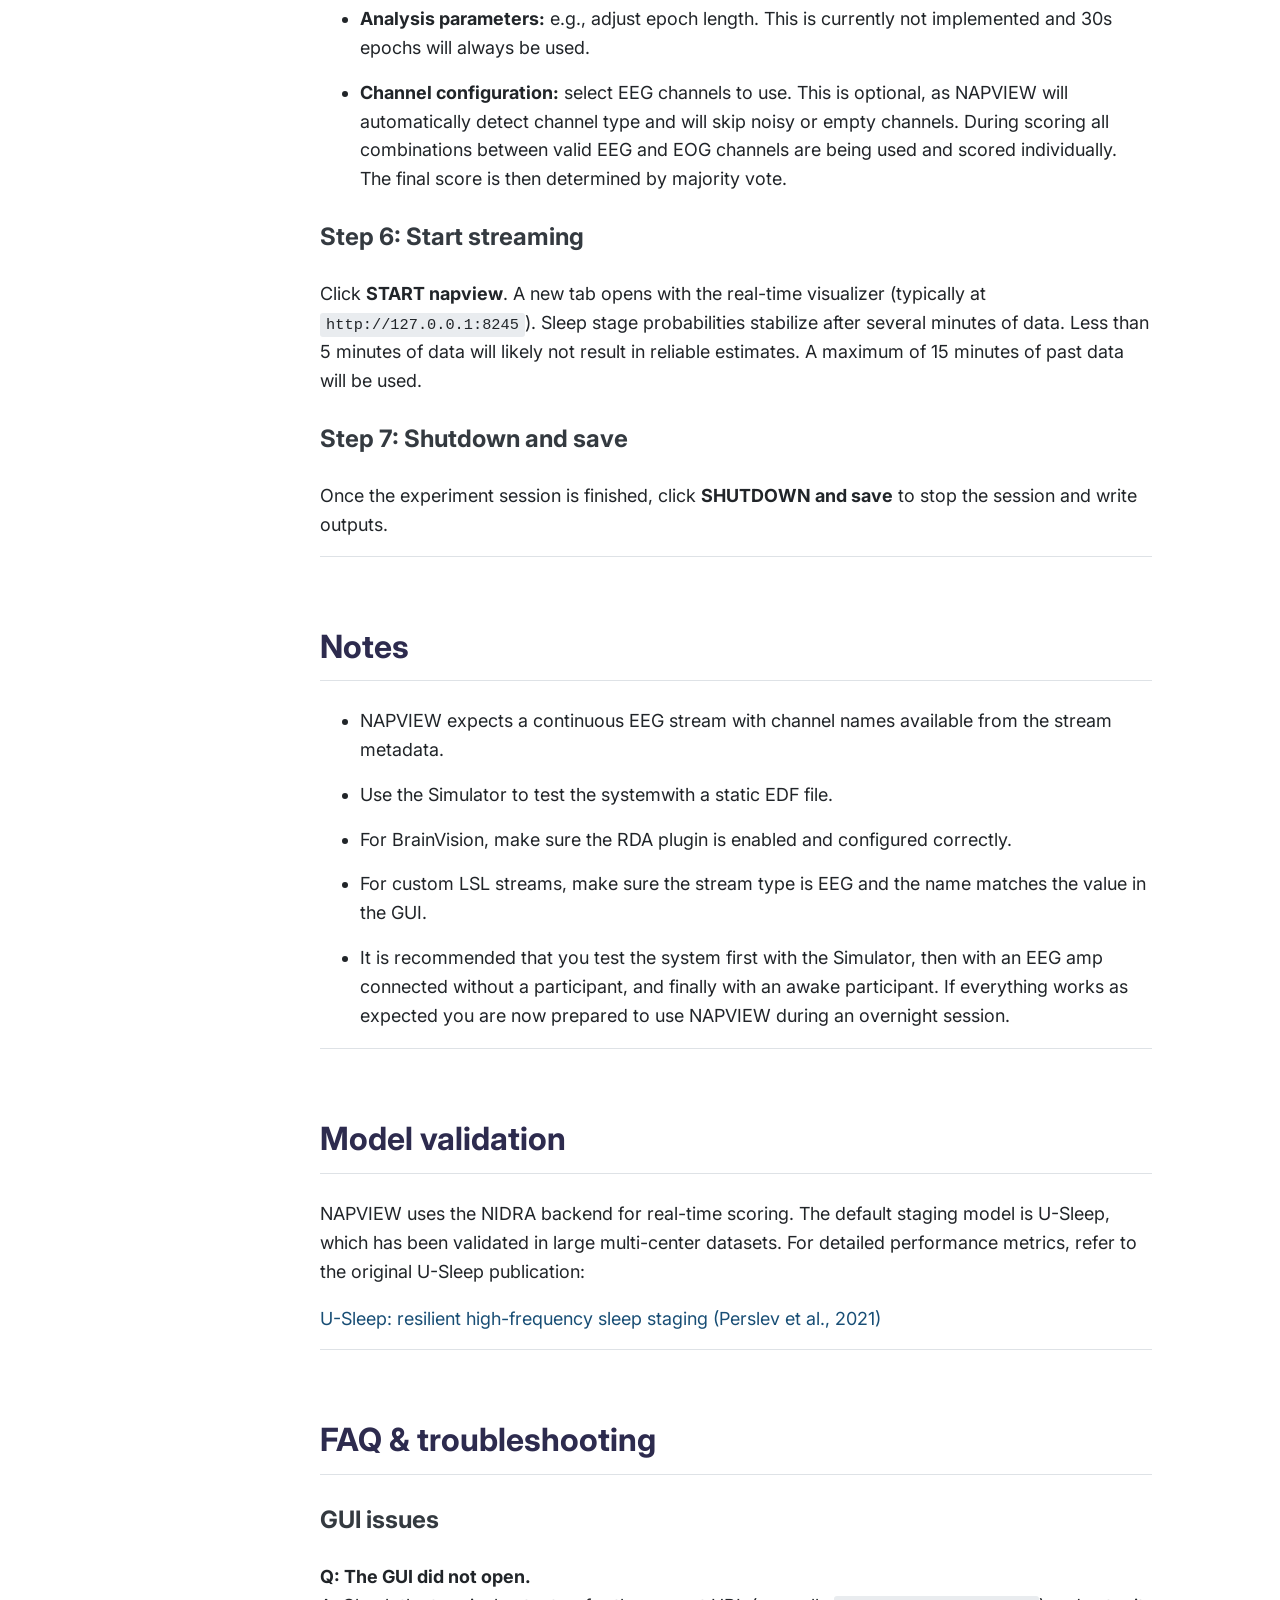
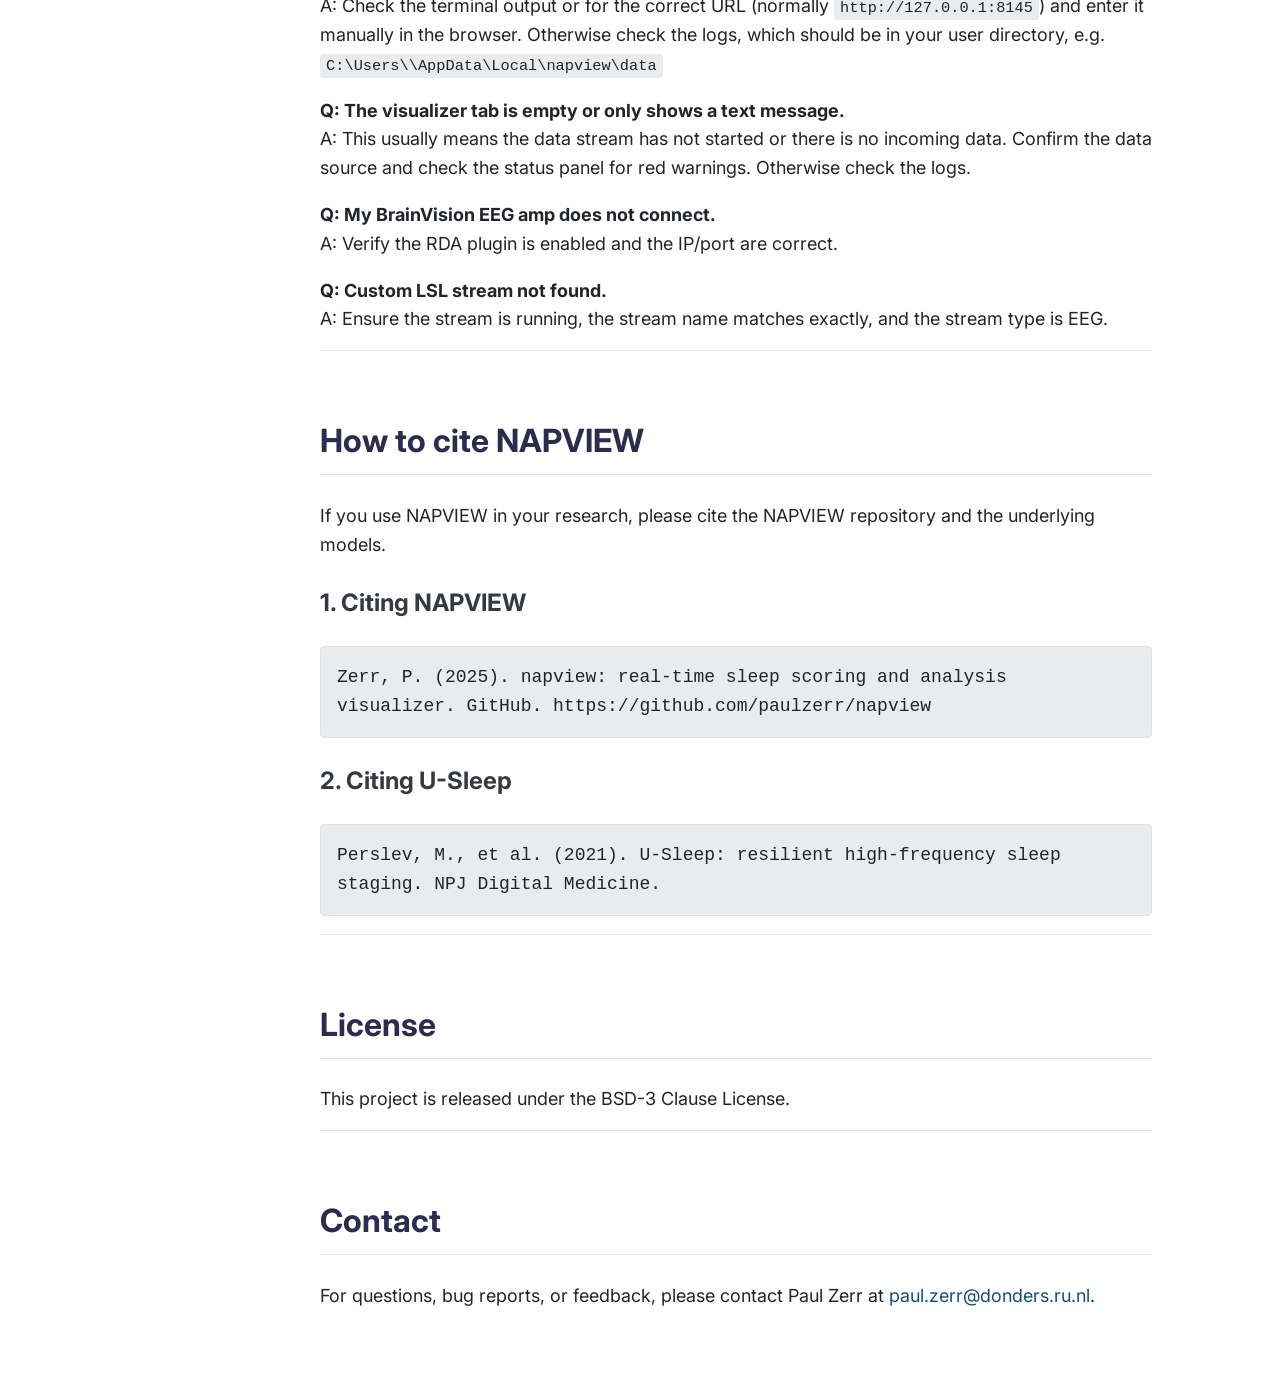
==== commit cb22a19c: "fixed installer workflow" ====
--- a/docs/manual.html
+++ b/docs/manual.html
@@ -17,7 +17,6 @@
             <li><a href="#gui-walkthrough">GUI guide</a></li>
             <li><a href="#faq">FAQ & troubleshooting</a></li>
             <li><a href="#how-to-cite">How to cite</a></li>
-            <li><a href="#attribution">Attribution</a></li>
             <li><a href="#contact">Contact</a></li>
         </ul>
     </nav>
@@ -29,30 +28,31 @@
                 </div>
                 <div>
                     <h1>NAPVIEW v0.1.0 - autoscoring visualizer for real-time sleep experiments</h1>
-                    <a href="https://github.com/paulzerr/napview" class="intro-link">https://github.com/paulzerr/napview_beta</a>
-                    <p>NAPVIEW is a real-time sleep stage classification visualizer for sleep experiments. It connects to live EEG data, runs automated sleep stage classification using powerful machine learning tools, and displays stage probabilities and signal features. NAPVIEW runs independently of existing lab setups and is intended to make the lives of researcher easier during live monitoring at night. At present NAPVIEW directly supports BrainVision and OpenBCI EEG hardware, but any EEG system that allows real-time signal streaming can be connected through a labstreaminglayer (LSL) connector. </p>
-                    <p style="font-size:30px;"><strong>Download <a href="https://drive.google.com/file/d/1fGeBAwBIcwcncrhgBviIv79pLadaPtQc/view?usp=sharing">>> NAPVIEW for Windows 10/11 <<</a></strong></p>
-                    <br>
+                    <a href="https://github.com/paulzerr/napview" class="intro-link">https://github.com/paulzerr/napview</a>
                 </div>
             </div>
-
+            <p>NAPVIEW is a real-time sleep stage classification visualizer for sleep experiments. It connects to live EEG data, runs automated sleep stage classification using powerful machine learning tools, and displays stage probabilities and signal features. NAPVIEW runs independently of existing lab setups and is intended to make the lives of researchers easier during live monitoring at night. 
+                <br><br>At present NAPVIEW directly supports BrainVision and OpenBCI EEG hardware, but any EEG system that allows real-time signal streaming can be connected through a labstreaminglayer (LSL) connector. </p>
+            <p style="font-size:40px; text-align:center;"><strong><a href="https://drive.google.com/file/d/1fGeBAwBIcwcncrhgBviIv79pLadaPtQc/view?usp=sharing">Download NAPVIEW for Windows 10/11 </a></strong></p>
+            <br>
 
         <section id="installation">
             <h2>Installation</h2>
-            <h3>Option 1: Standalone Windows build</h3>
-            <p>For restricted Windows environments without admin rights, use the standalone build:</p>
-            <p><a href="https://drive.google.com/file/d/1fGeBAwBIcwcncrhgBviIv79pLadaPtQc/view?usp=sharing">Download NAPVIEW (Windows)</a></p>
-
+            <h3>Option 1: Self-extracting Windows installer</h3>
+            <p>The easiest way to use napview on Windows is to download the portable self-extracting installer.</p>
+            <p><a href="https://drive.google.com/file/d/1fGeBAwBIcwcncrhgBviIv79pLadaPtQc/view?usp=sharing">Download napview (Windows)</a></p>
+            <p><strong>Note:</strong> due to the restrictive environment of Windows, you may see a "Search on app store" popup window. Click "No". You may also see the blue Smartscreen warning. In that case click "More info" and then "run anyway". Should this fail, try installing via pip (see below).</p>    
+            <br>
             <h3>Option 2: Install from source</h3>
             <p>Python 3.11 is recommended.</p>
-            <pre><code>git clone https://github.com/paulzerr/napview_beta.git
-cd napview_beta
+            <pre><code>git clone https://github.com/paulzerr/napview.git
+cd napview
 python -m venv napview_venv
 napview_venv\Scripts\activate
 pip install -r requirements.txt</code></pre>
             <p><strong>Mac/Linux:</strong></p>
-            <pre><code>git clone https://github.com/paulzerr/napview_beta.git
-cd napview_beta
+            <pre><code>git clone https://github.com/paulzerr/napview.git
+cd napview
 python3 -m venv napview_venv
 source napview_venv/bin/activate
 pip install -r requirements.txt</code></pre>
@@ -63,103 +63,72 @@
 
         <section id="gui-walkthrough">
             <h2>Graphical user interface (GUI)</h2>
-            <p>NAPVIEW launches a local control panel in your browser and opens a second tab for the live visualizer. The default control URL is <code>http://127.0.0.1:8145</code> (NAPVIEW will pick the next free port if needed).</p>
+            <p>NAPVIEW launches a local control panel in your browser and opens a second tab for the real-time visualizer. The default control URL is <code>http://127.0.0.1:8145</code>. If that port is unavailable, NAPVIEW will pick the next free port. The browser window should open automatically.</p>
 
-            <h2>GUI Walkthrough</h2>
+            <h2>Walkthrough</h2>
             <h3>Step 1: Start NAPVIEW</h3>
-            <p>Run <code>python run_napview.py</code>. A browser window opens with the control panel.</p>
+            <p>Start <code>run_napview.exe</code> or run <code>python run_napview.py</code> in a terminal or command prompt. A browser window opens with the control panel.</p>
 
             <h3>Step 2: Set data directory and record name</h3>
             <p>Use the Data directory selector to choose where session files and outputs are stored. The default location is your user data directory under <code>napview/data</code>.</p>
 
             <h3>Step 3: Select data source</h3>
             <ul>
-                <li><strong>Playback recording (Simulator):</strong> select a local EDF file to simulate a live stream. The file is copied into the session data directory.</li>
-                <li><strong>BrainVision:</strong> enter the acquisition PC IP and RDA port.</li>
+                <li><strong>Playback recording (simulator):</strong> use the integrated example recording or select a local EDF file to simulate a live stream. The file is copied into the session data directory.</li>
+                <li><strong>BrainVision:</strong> enter the IP and RDA port of the EEG acquisition PC. On Windows you can find the IP by opening a command prompt (CTRL+R, then type <code>cmd</code>, press Enter. Next, type <code>ipconfig</code>, press Enter, and look for an entry under “Ethernet adapter” (or “Wireless LAN adapter Wi-Fi” if using Wi-Fi) labeled “IPv4 Address.” The number shown next to IPv4 Address is the IP address of the EEG acquisition PC. The port is typically 51234.</li>
                 <li><strong>OpenBCI:</strong> choose a board type and port (if required). Use Synthetic to test without hardware.</li>
                 <li><strong>Custom LSL stream:</strong> provide the LSL stream name (default in config is <code>napview_EEG_stream</code>).</li>
-                <li><strong>Zmax:</strong> currently not implemented.</li>
+                <li><strong>ZMax:</strong> currently not implemented.</li>
             </ul>
 
             <h3>Step 4: Select the sleep staging model</h3>
-            <p>Choose the sleep staging model (currently U-Sleep via the NIDRA backend).</p>
+            <p>Choose the sleep staging model (currently only U-Sleep is available, which is a reliable state-of-the-art autoscorer).</p>
 
             <h3>Step 5: Optional settings</h3>
             <ul>
-                <li><strong>Analysis parameters:</strong> adjust epoch length.</li>
-                <li><strong>Channel configuration:</strong> connect to the stream and select channels for staging.</li>
+                <li><strong>Analysis parameters:</strong> e.g., adjust epoch length. This is currently not implemented and 30s epochs will always be used.</li>
+                <li><strong>Channel configuration:</strong> select EEG channels to use. This is optional, as NAPVIEW will automatically detect channel type and will skip noisy or empty channels. During scoring all combinations between valid EEG and EOG channels are being used and scored individually. The final score is then determined by majority vote.</li>
             </ul>
 
             <h3>Step 6: Start streaming</h3>
-            <p>Click <strong>START napview</strong>. A new tab opens with the real-time visualizer (typically at <code>http://127.0.0.1:8245</code>). Sleep stage probabilities stabilize after several minutes of data.</p>
+            <p>Click <strong>START napview</strong>. A new tab opens with the real-time visualizer (typically at <code>http://127.0.0.1:8245</code>). Sleep stage probabilities stabilize after several minutes of data. Less than 5 minutes of data will likely not result in reliable estimates. A maximum of 15 minutes of past data will be used.</p>
 
             <h3>Step 7: Shutdown and save</h3>
-            <p>Click <strong>SHUTDOWN and save</strong> to stop the session and write outputs.</p>
+            <p>Once the experiment session is finished, click <strong>SHUTDOWN and save</strong> to stop the session and write outputs.</p>
         </section>
 
         <section id="preparing-data">
-            <h2>Preparing your data</h2>
+            <h2>Notes</h2>
             <ul>
                 <li>NAPVIEW expects a continuous EEG stream with channel names available from the stream metadata.</li>
-                <li>Use the Simulator to test with a static EDF file.</li>
+                <li>Use the Simulator to test the systemwith a static EDF file.</li>
+                <li>For BrainVision, make sure the RDA plugin is enabled and configured correctly.</li>
                 <li>For custom LSL streams, make sure the stream type is EEG and the name matches the value in the GUI.</li>
-                <li>BrainVision requires the RDA plugin and the IP address of the acquisition PC.</li>
-                <li>OpenBCI users should select the correct board type and port.</li>
+                <li>It is recommended that you test the system first with the Simulator, then with an EEG amp connected without a participant, and finally with an awake participant. If everything works as expected you are now prepared to use NAPVIEW during an overnight session.</li>
+
             </ul>
         </section>
 
         <section id="model-performance">
-            <h2>Model validation and performance</h2>
+            <h2>Model validation</h2>
             <p>NAPVIEW uses the NIDRA backend for real-time scoring. The default staging model is U-Sleep, which has been validated in large multi-center datasets. For detailed performance metrics, refer to the original U-Sleep publication:</p>
             <p><a href="https://www.nature.com/articles/s41746-021-00440-5">U-Sleep: resilient high-frequency sleep staging (Perslev et al., 2021)</a></p>
         </section>
 
-        <section id="understanding-results">
-            <h2>Understanding your results</h2>
-            <p>NAPVIEW writes session data to your user data directory (default: <code>napview/data</code>), and saves final outputs under <code>napview/data/output/&lt;timestamp&gt;</code> when you shut down.</p>
-            <table class="minimal">
-                <thead>
-                    <tr><th style="text-align:left">Output</th><th style="text-align:left">Description</th></tr>
-                </thead>
-                <tbody>
-                    <tr><td><code>recording_&lt;timestamp&gt;.edf</code></td><td>Recorded EEG data saved on shutdown.</td></tr>
-                    <tr><td><code>staging_results_&lt;timestamp&gt;.txt</code></td><td>Sleep staging results from the live session.</td></tr>
-                    <tr><td><code>napview_log.log</code></td><td>Session logs (or per-session logs if enabled).</td></tr>
-                    <tr><td><code>temp/db/eeg_data.db</code></td><td>SQLite database with raw stream samples.</td></tr>
-                    <tr><td><code>temp/db/results_data.db</code></td><td>SQLite database with staging and bandpower results.</td></tr>
-                </tbody>
-            </table>
-            <br><br>
-            <p>Live visualization includes sleep stage probability traces and band power (delta, theta, alpha, beta, gamma). Values update every epoch.</p>
-        </section>
-
-        <section id="python-package">
-            <h2>Python endpoints</h2>
-            <p>NAPVIEW is designed as a local application. To launch programmatically, call the backend entrypoint:</p>
-            <pre><code>from napview.napview_backend import main
-
-main()</code></pre>
-            <p>The recommended way to run locally is:</p>
-            <pre><code>python run_napview.py</code></pre>
-        </section>
 
         <section id="faq">
             <h2>FAQ & troubleshooting</h2>
             <h3>GUI issues</h3>
             <p><strong>Q: The GUI did not open.</strong><br>
-            A: Check the terminal output for errors and make sure the port (starting at 8145) is not blocked.</p>
-            <p><strong>Q: The visualizer tab is empty.</strong><br>
-            A: This usually means the data stream has not started or there is no incoming data. Confirm the data source and check the status panel for red warnings.</p>
+            A: Check the terminal output or for the correct URL (normally <code>http://127.0.0.1:8145</code>) and enter it manually in the browser. Otherwise check the logs, which should be in your user directory, e.g. <code>C:\Users\<your-username>\AppData\Local\napview\data</code> </p>
+            <p><strong>Q: The visualizer tab is empty or only shows a text message.</strong><br>
+            A: This usually means the data stream has not started or there is no incoming data. Confirm the data source and check the status panel for red warnings. Otherwise check the logs.</p>
 
-            <h3>Streaming issues</h3>
+            <p><strong>Q: My BrainVision EEG amp does not connect.</strong><br>
+            A: Verify the RDA plugin is enabled and the IP/port are correct.</p>
             <p><strong>Q: Custom LSL stream not found.</strong><br>
             A: Ensure the stream is running, the stream name matches exactly, and the stream type is EEG.</p>
-            <p><strong>Q: BrainVision does not connect.</strong><br>
-            A: Verify the RDA plugin is enabled and the IP/port are correct.</p>
 
-            <h3>General</h3>
-            <p><strong>Q: Zmax option does not work.</strong><br>
-            A: Zmax is listed in the GUI but not implemented yet.</p>
         </section>
 
         <section id="how-to-cite">
@@ -167,21 +136,12 @@
             <p>If you use NAPVIEW in your research, please cite the NAPVIEW repository and the underlying models.</p>
             <h3>1. Citing NAPVIEW</h3>
             <pre>
-Zerr, P. (2025). napview: real-time sleep scoring and analysis visualizer. GitHub. https://github.com/paulzerr/napview_beta
+Zerr, P. (2025). napview: real-time sleep scoring and analysis visualizer. GitHub. https://github.com/paulzerr/napview
 </pre>
             <h3>2. Citing U-Sleep</h3>
             <pre>
 Perslev, M., et al. (2021). U-Sleep: resilient high-frequency sleep staging. NPJ Digital Medicine.
 </pre>
-            <h3>3. Citing YASA (bandpower and staging utilities)</h3>
-            <pre>
-Vallat, R., & Walker, M. P. (2021). An open-source, high-performance tool for automated sleep staging. eLife, 10. doi: 10.7554/eLife.70092
-</pre>
-        </section>
-
-        <section id="attribution">
-            <h2>Attribution</h2>
-            <p>NAPVIEW uses the NIDRA backend for sleep staging and integrates U-Sleep for model inference. Bandpower utilities are based on the YASA implementation.</p>
         </section>
 
         <section id="license">
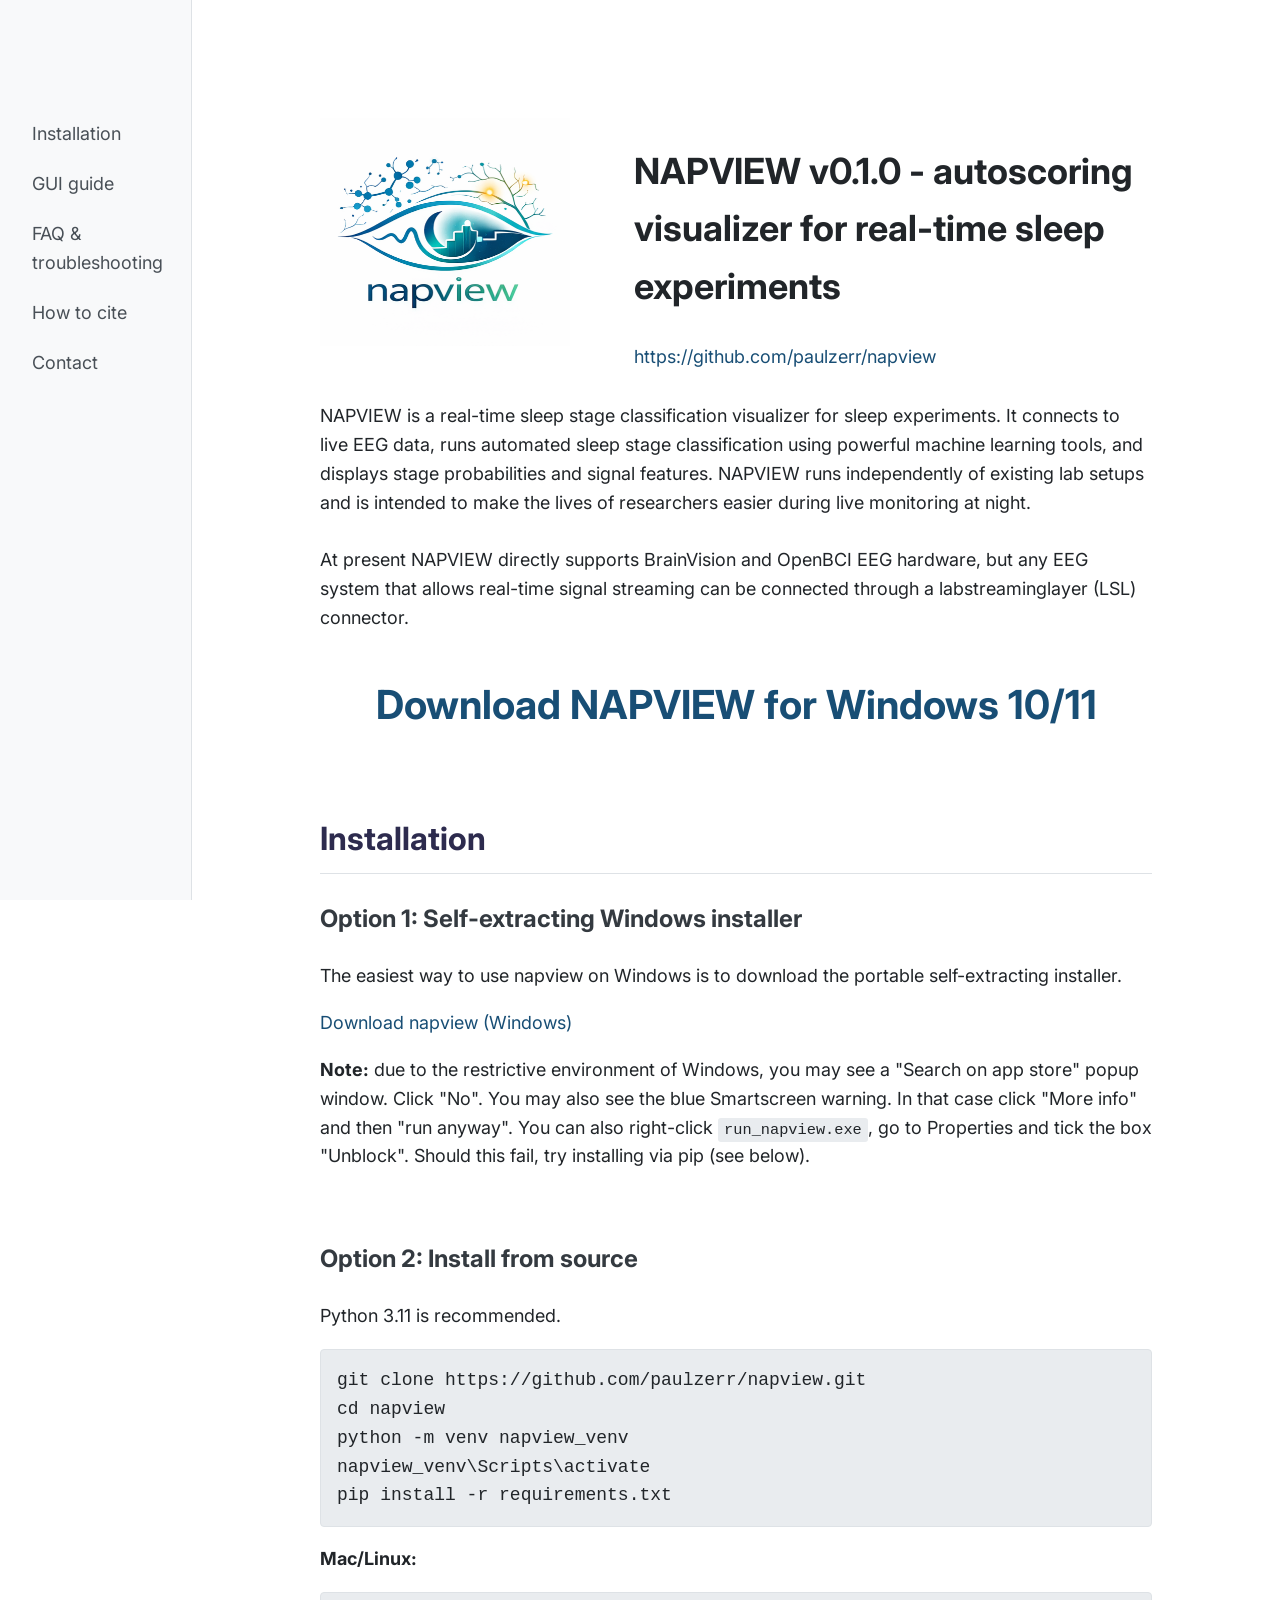
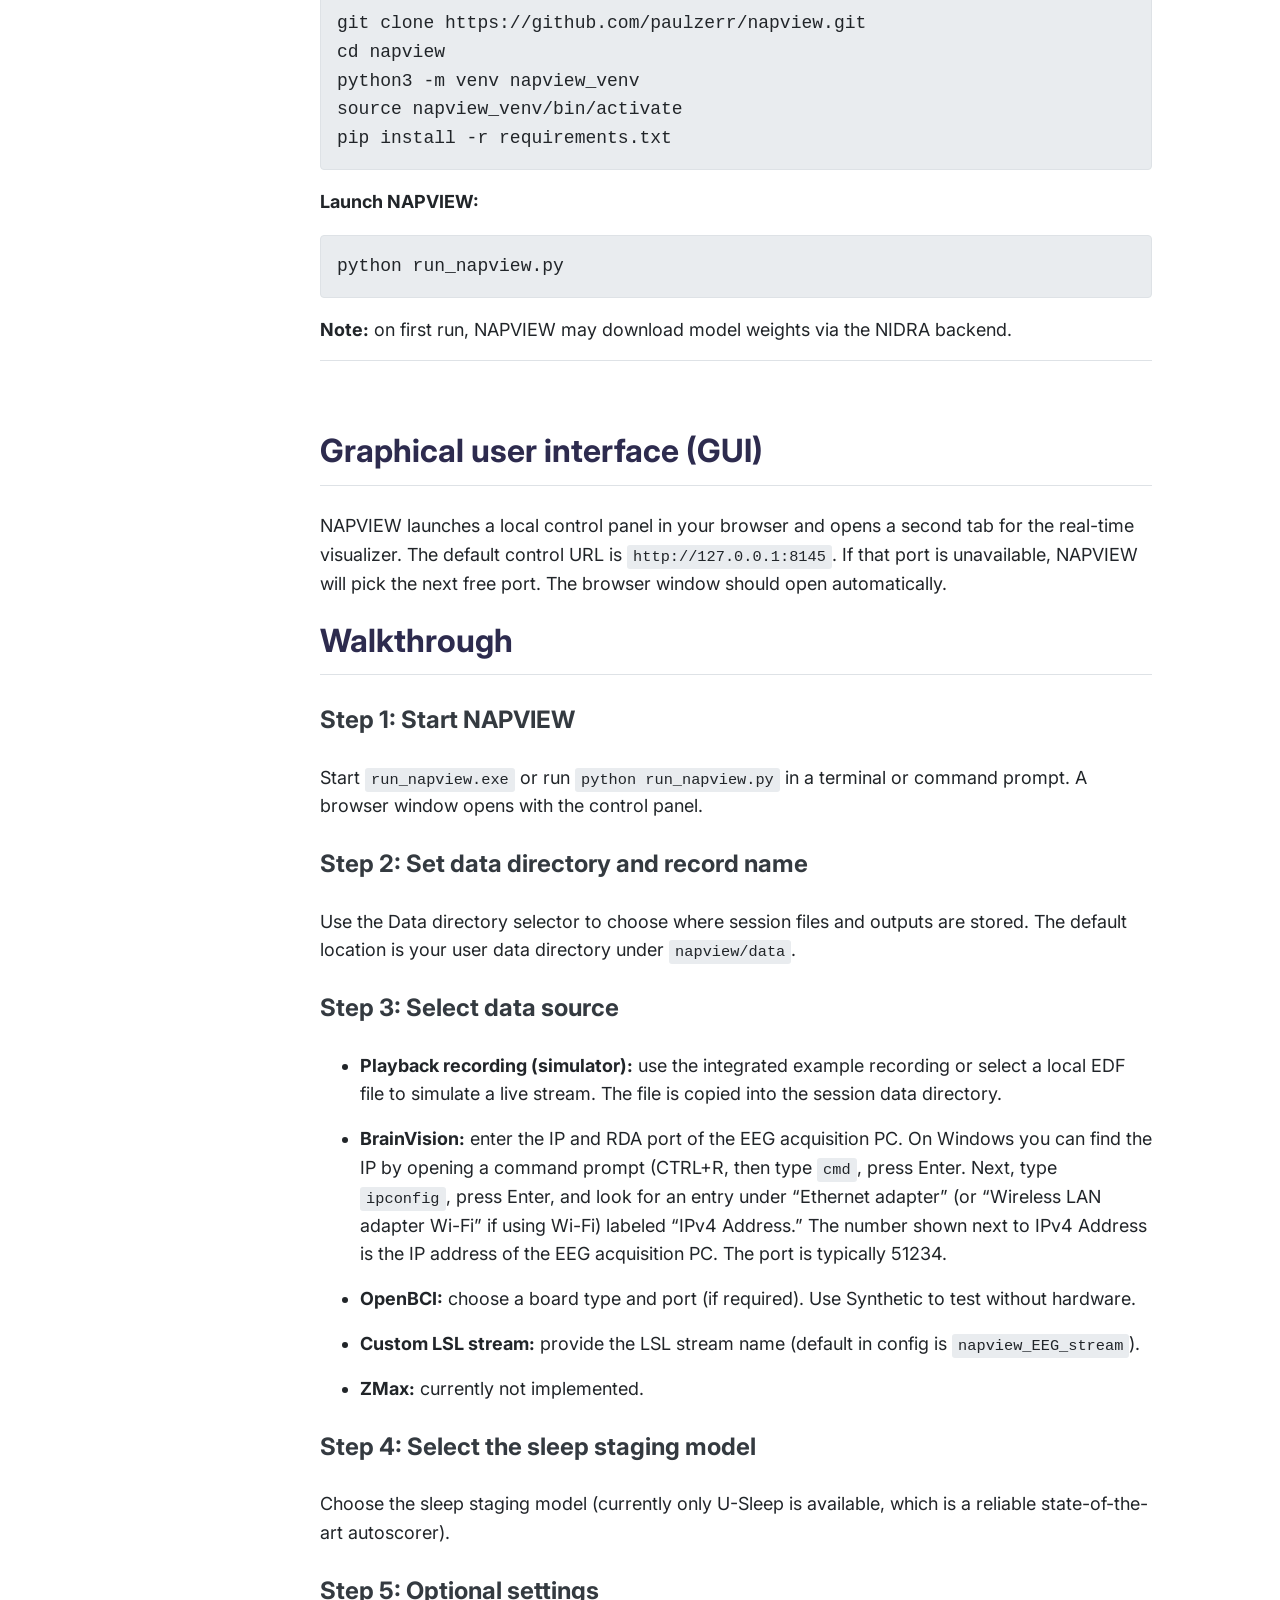
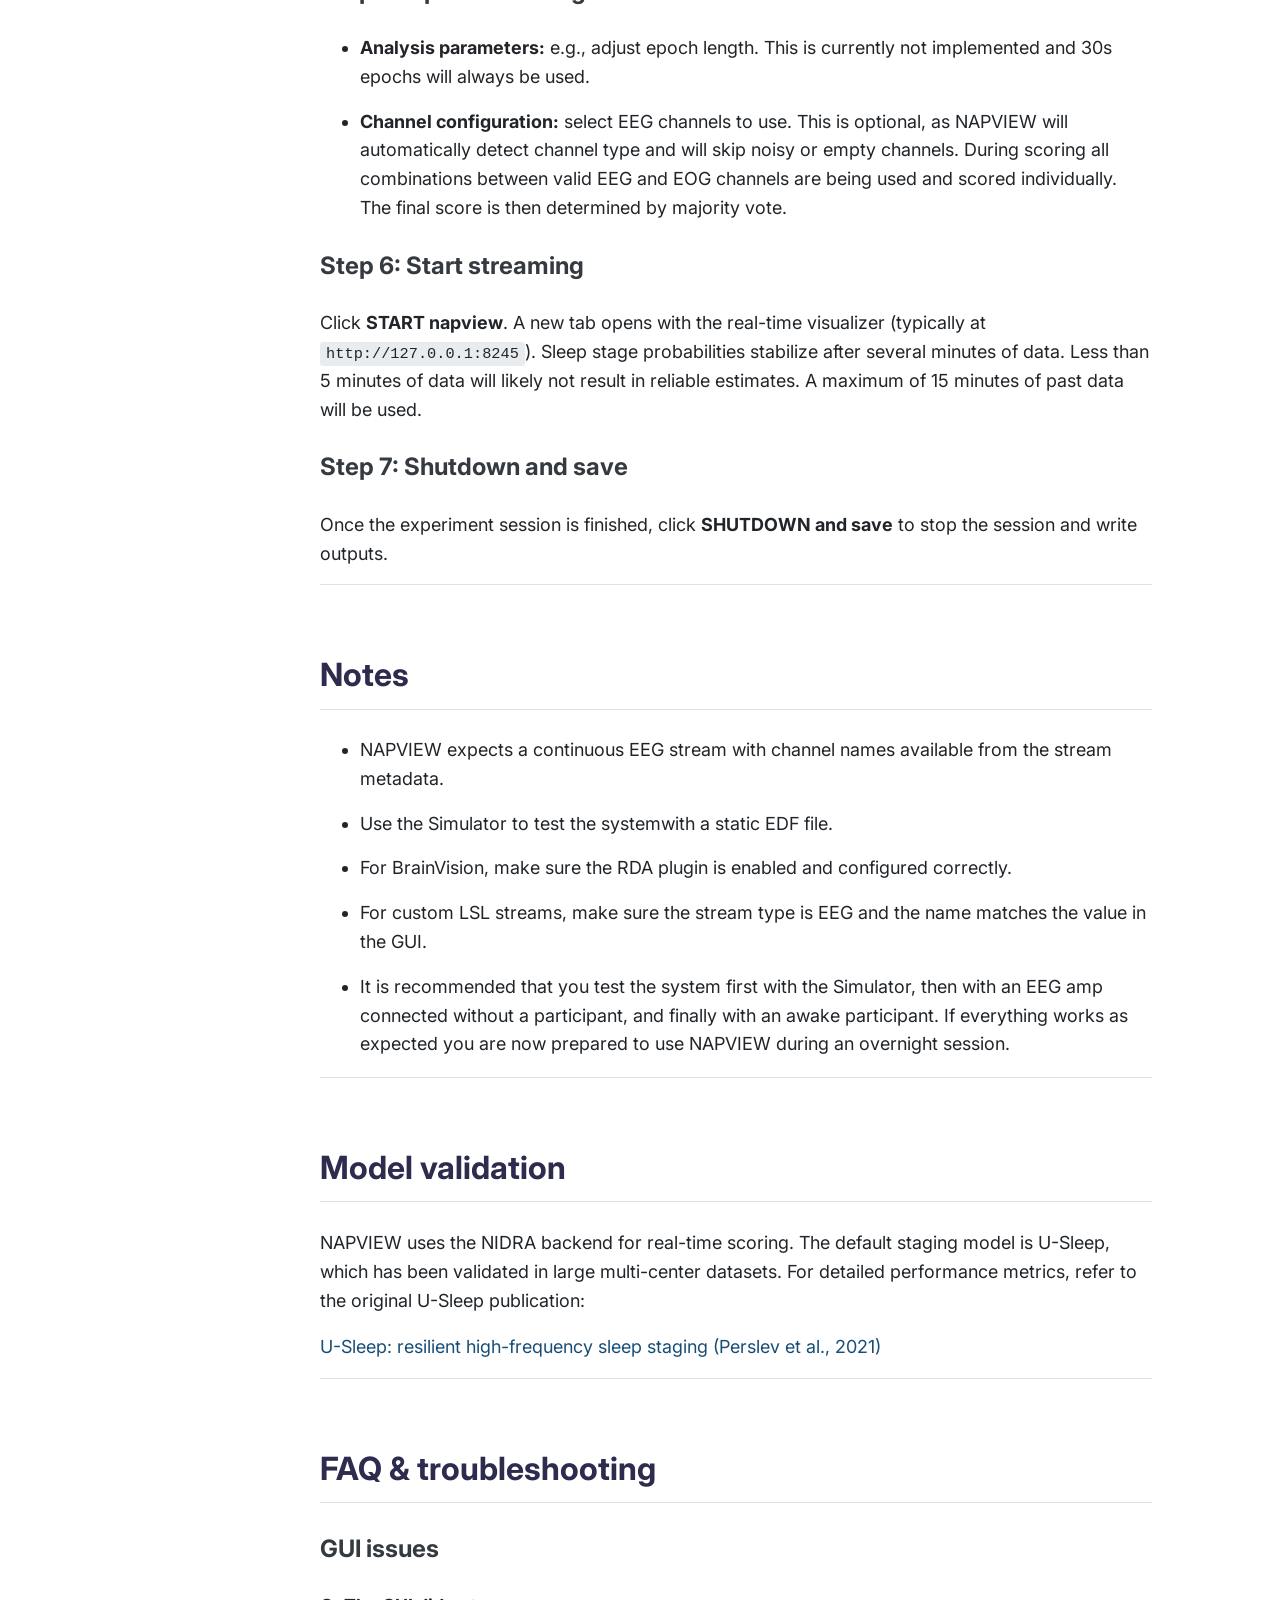
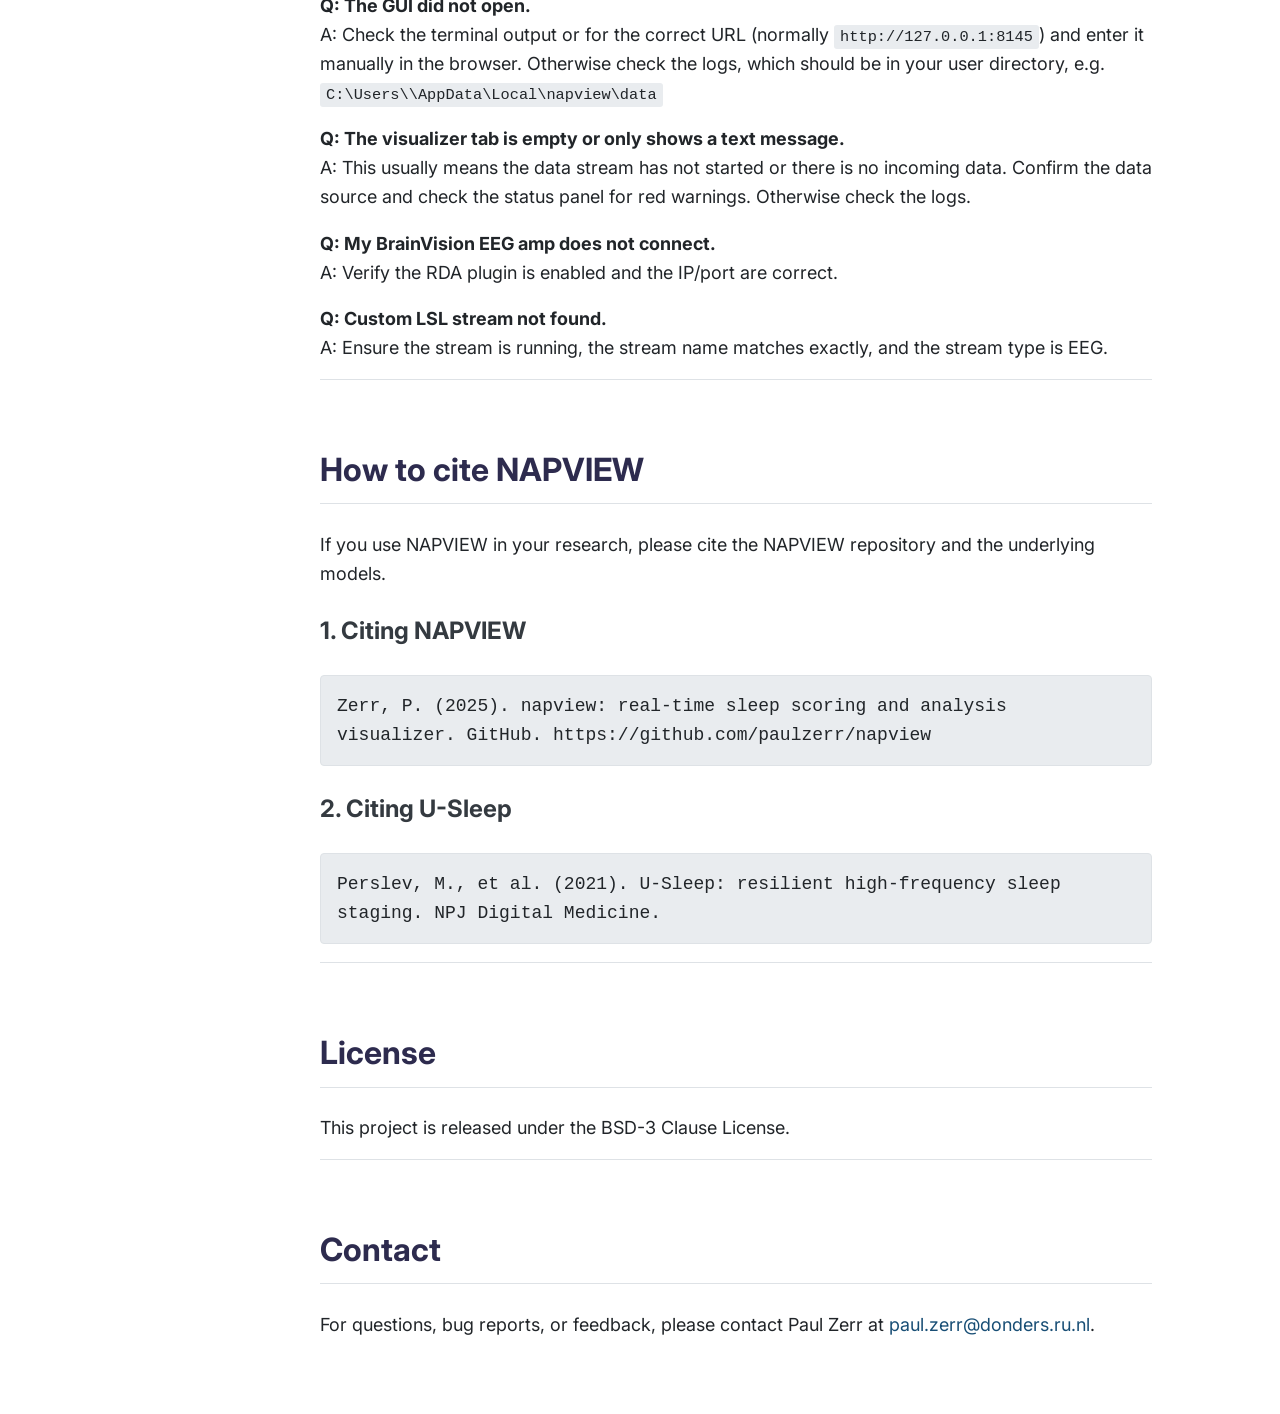
==== commit 15d8395a: "fixed installer workflow 2" ====
--- a/docs/manual.html
+++ b/docs/manual.html
@@ -33,15 +33,15 @@
             </div>
             <p>NAPVIEW is a real-time sleep stage classification visualizer for sleep experiments. It connects to live EEG data, runs automated sleep stage classification using powerful machine learning tools, and displays stage probabilities and signal features. NAPVIEW runs independently of existing lab setups and is intended to make the lives of researchers easier during live monitoring at night. 
                 <br><br>At present NAPVIEW directly supports BrainVision and OpenBCI EEG hardware, but any EEG system that allows real-time signal streaming can be connected through a labstreaminglayer (LSL) connector. </p>
-            <p style="font-size:40px; text-align:center;"><strong><a href="https://drive.google.com/file/d/1fGeBAwBIcwcncrhgBviIv79pLadaPtQc/view?usp=sharing">Download NAPVIEW for Windows 10/11 </a></strong></p>
+            <p style="font-size:40px; text-align:center;"><strong><a href="https://github.com/paulzerr/napview/releases/latest/download/NAPVIEW_installer.exe">Download NAPVIEW for Windows 10/11 </a></strong></p>
             <br>
 
         <section id="installation">
             <h2>Installation</h2>
             <h3>Option 1: Self-extracting Windows installer</h3>
             <p>The easiest way to use napview on Windows is to download the portable self-extracting installer.</p>
-            <p><a href="https://drive.google.com/file/d/1fGeBAwBIcwcncrhgBviIv79pLadaPtQc/view?usp=sharing">Download napview (Windows)</a></p>
-            <p><strong>Note:</strong> due to the restrictive environment of Windows, you may see a "Search on app store" popup window. Click "No". You may also see the blue Smartscreen warning. In that case click "More info" and then "run anyway". Should this fail, try installing via pip (see below).</p>    
+            <p><a href="https://github.com/paulzerr/napview/releases/latest/download/NAPVIEW_installer.exe">Download napview (Windows)</a></p>
+            <p><strong>Note:</strong> due to the restrictive environment of Windows, you may see a "Search on app store" popup window. Click "No". You may also see the blue Smartscreen warning. In that case click "More info" and then "run anyway". You can also right-click <code>run_napview.exe</code>, go to Properties and tick the box "Unblock". Should this fail, try installing via pip (see below).</p>    
             <br>
             <h3>Option 2: Install from source</h3>
             <p>Python 3.11 is recommended.</p>
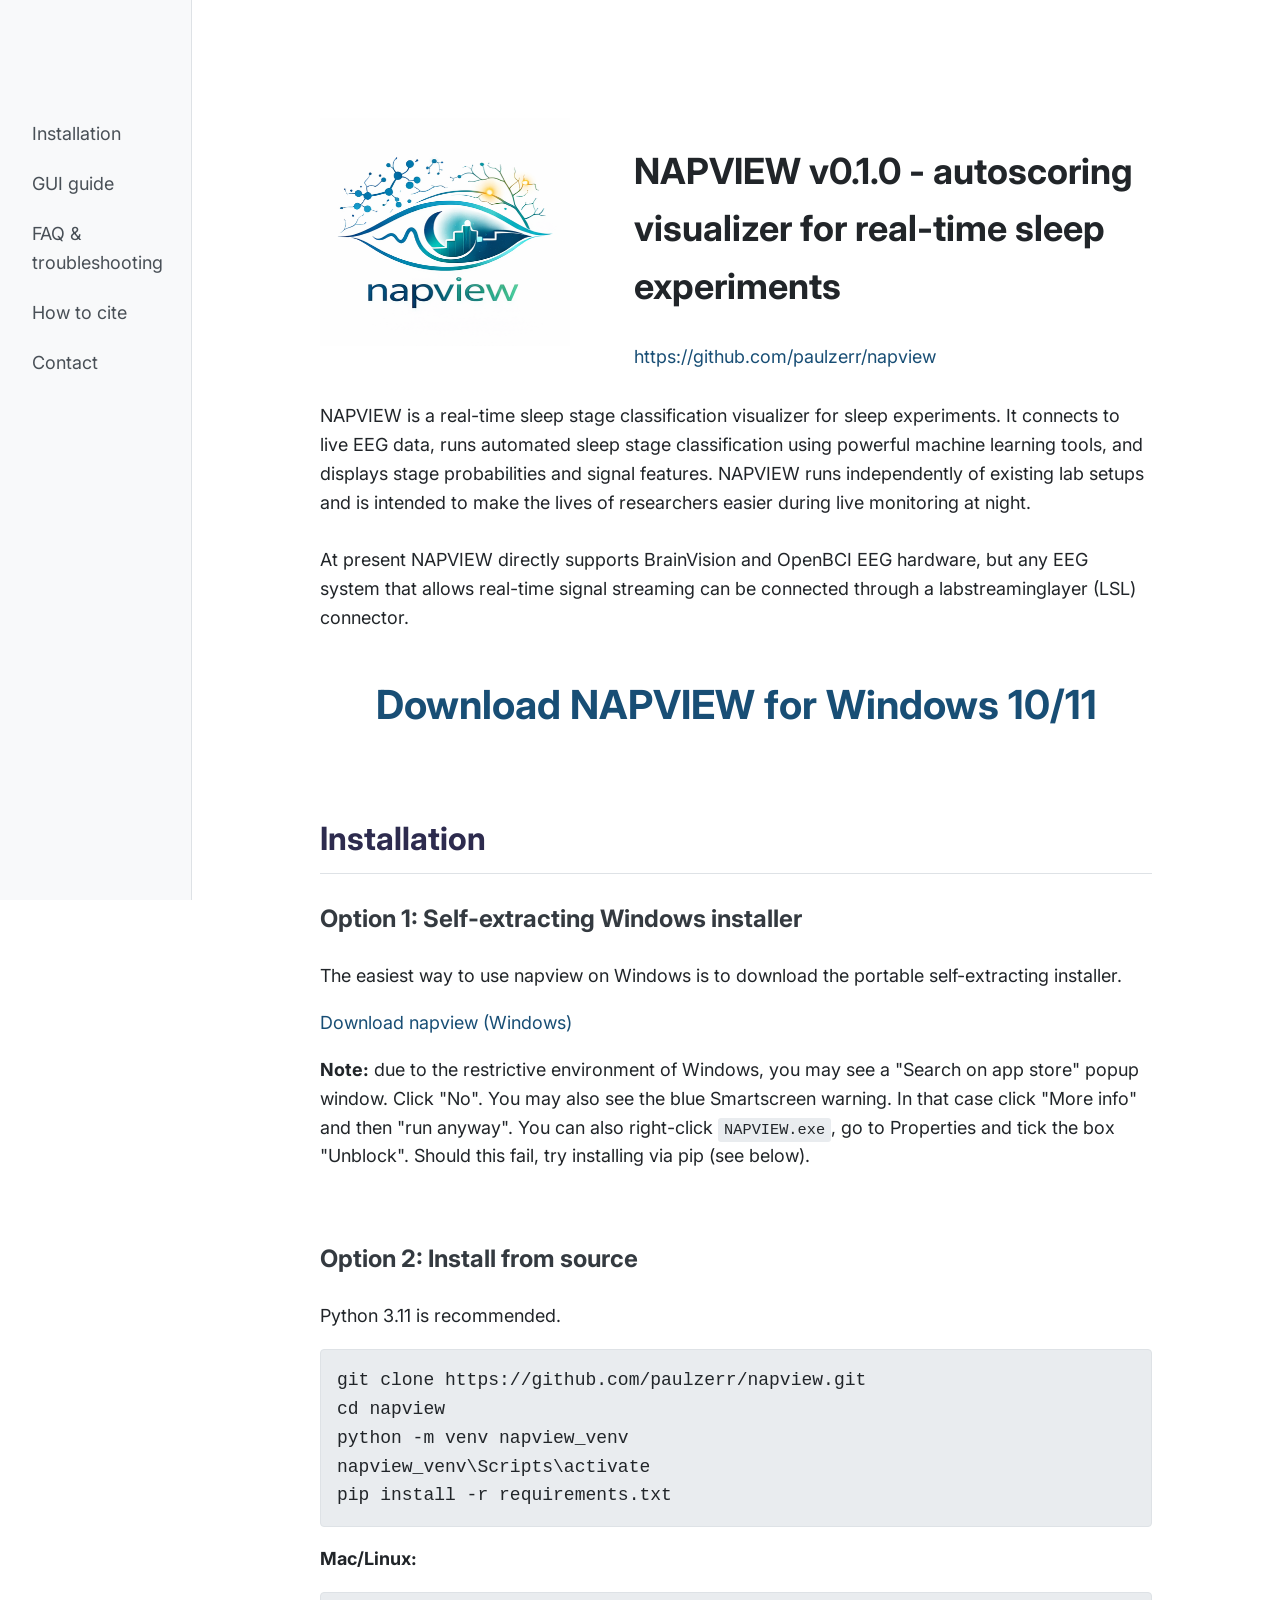
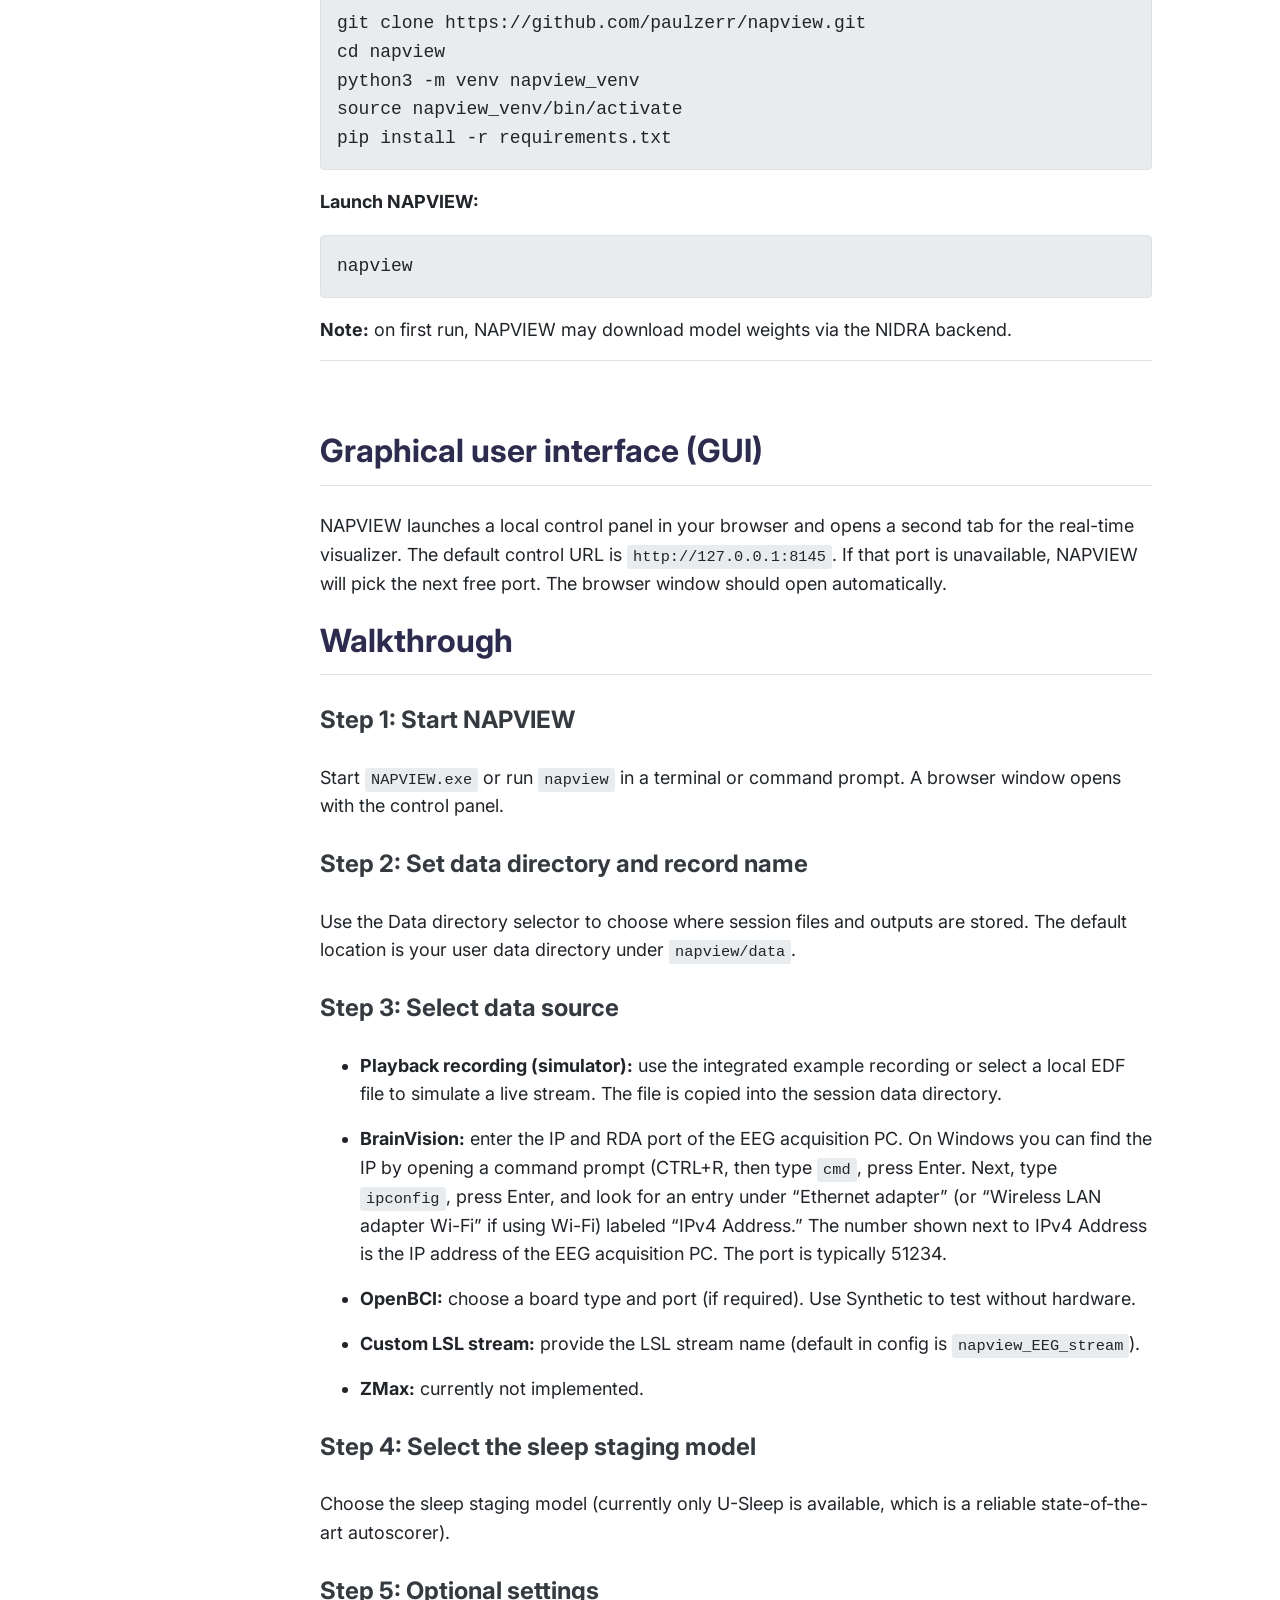
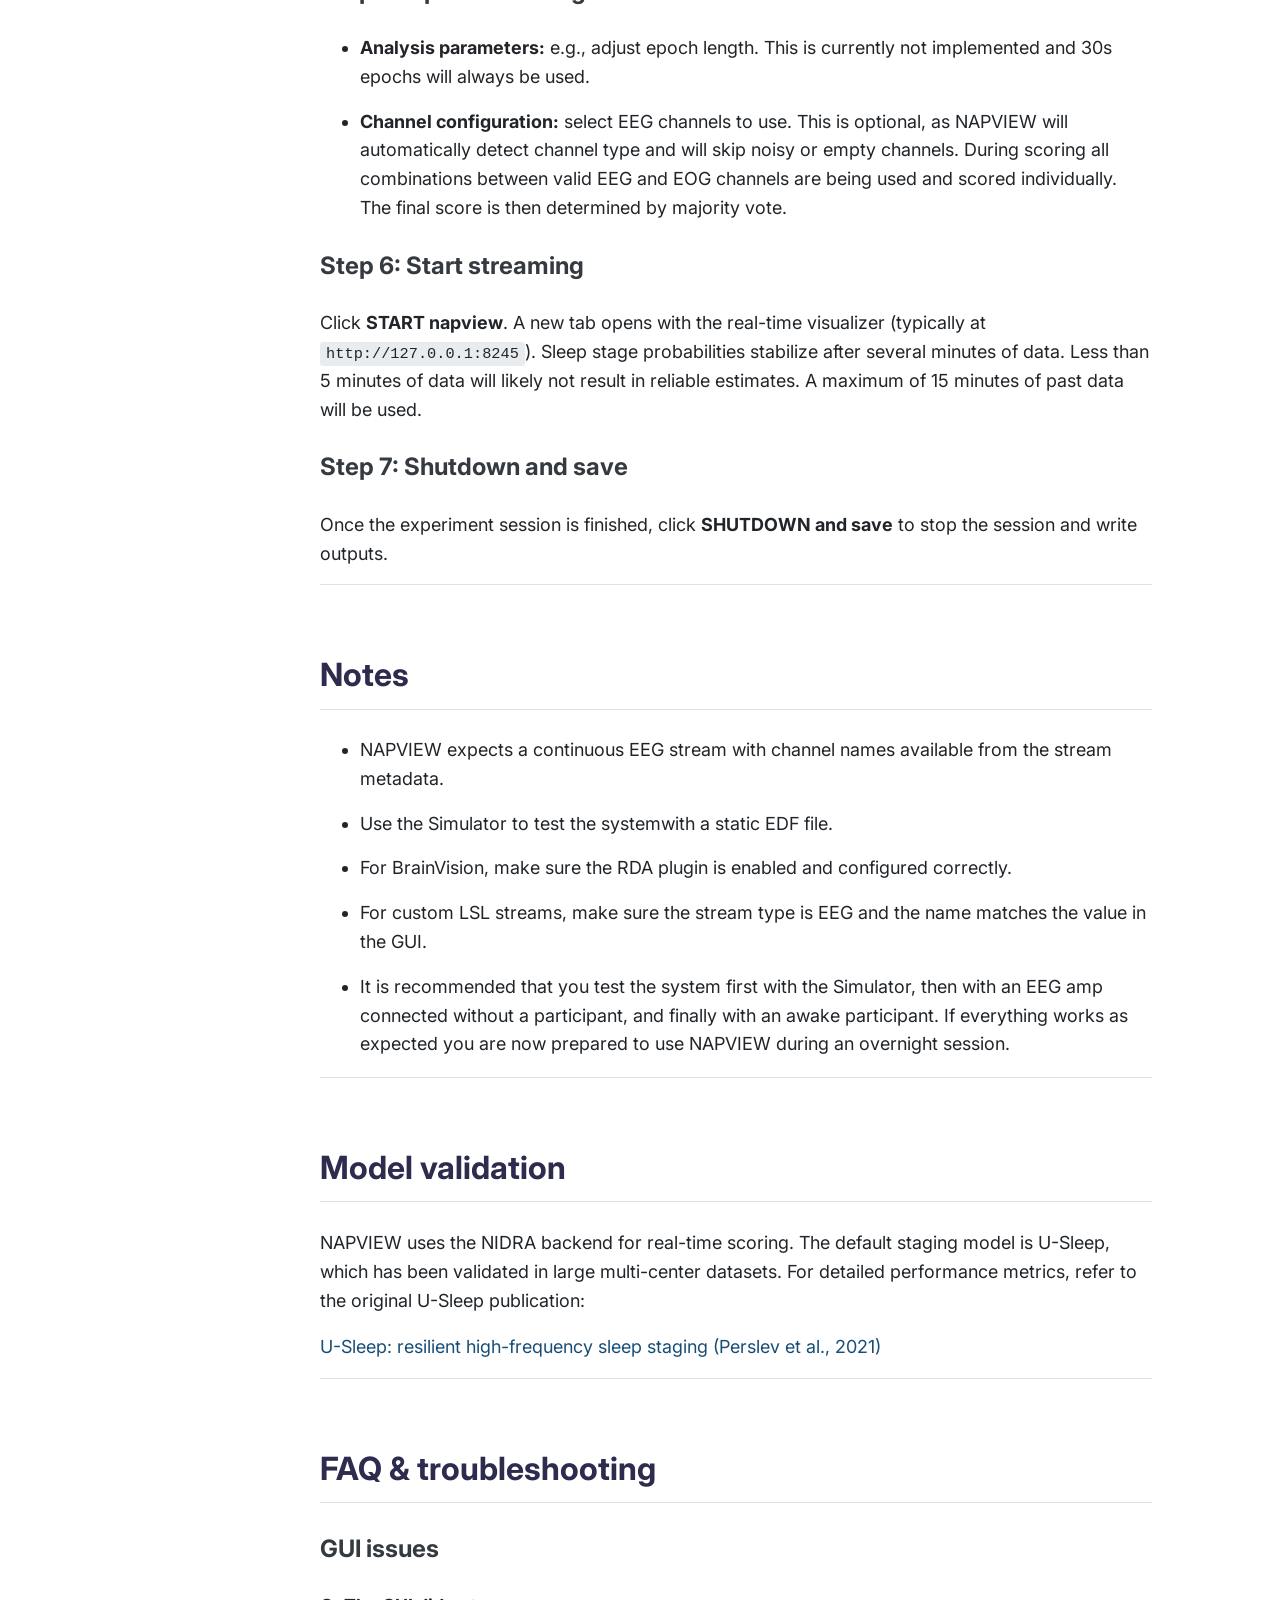
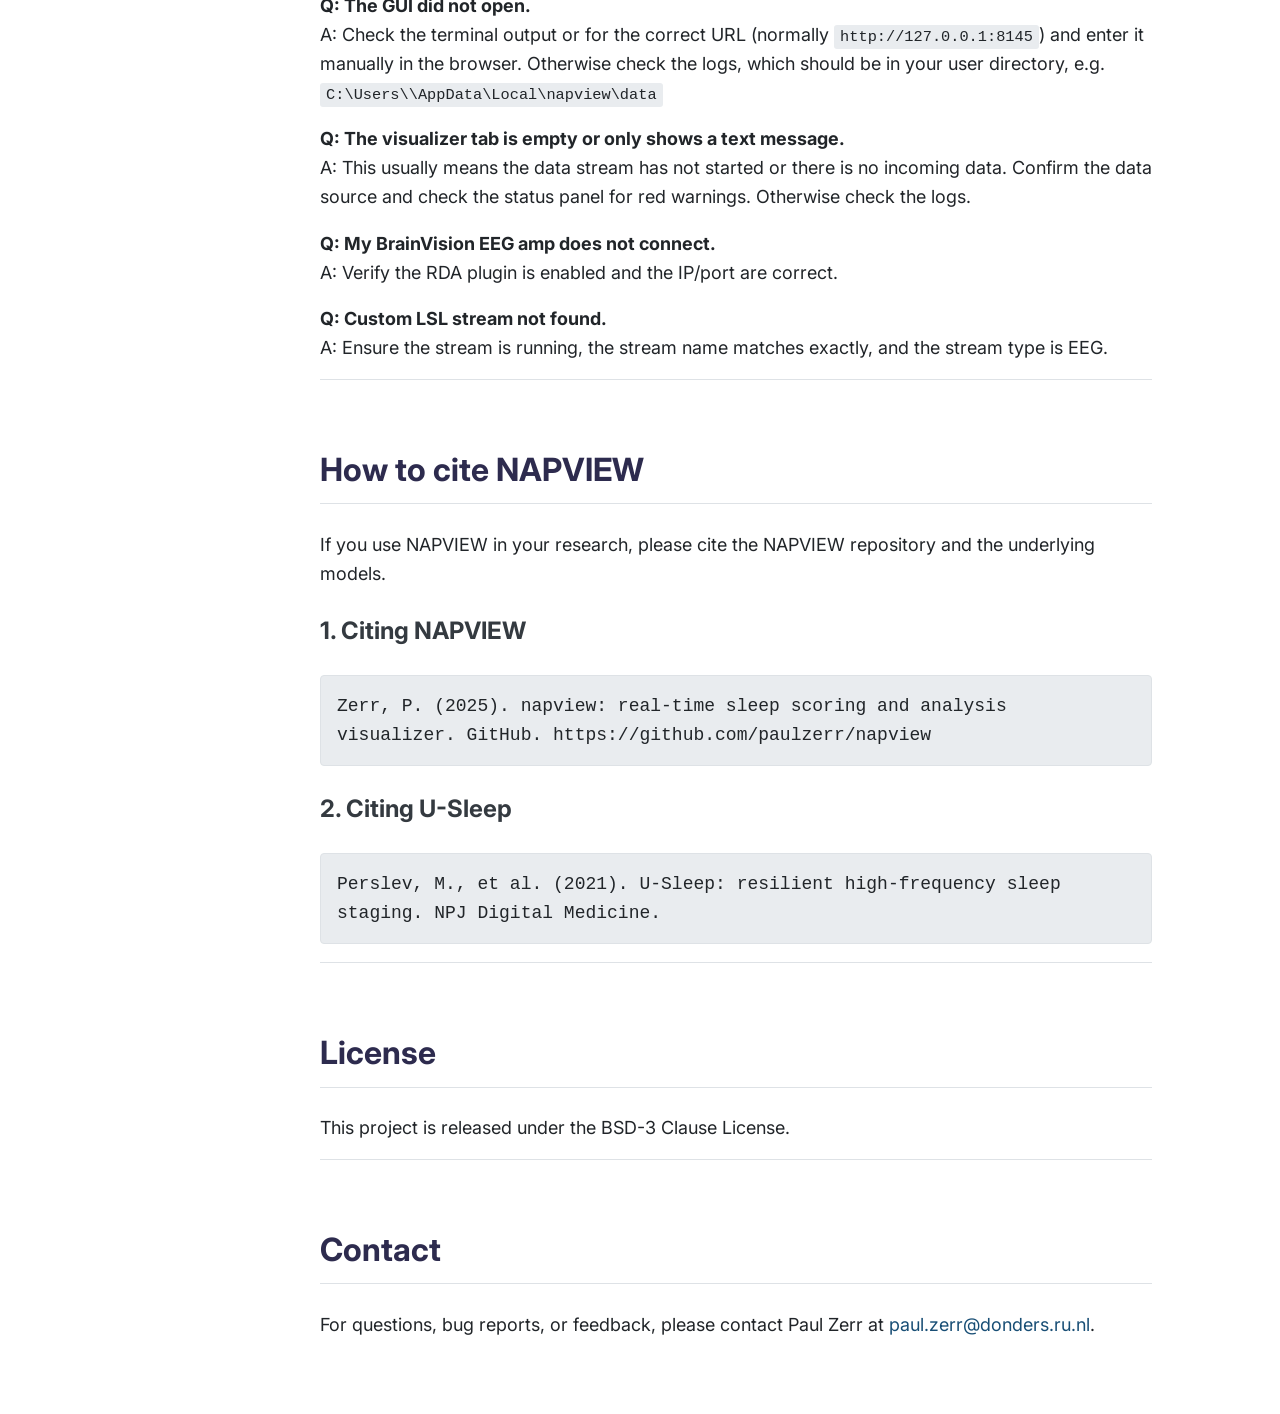
==== commit d58afba9: "fixed lsl lib inclusion for pip package, 'napview' is now entry point" ====
--- a/docs/manual.html
+++ b/docs/manual.html
@@ -41,7 +41,7 @@
             <h3>Option 1: Self-extracting Windows installer</h3>
             <p>The easiest way to use napview on Windows is to download the portable self-extracting installer.</p>
             <p><a href="https://github.com/paulzerr/napview/releases/latest/download/NAPVIEW_installer.exe">Download napview (Windows)</a></p>
-            <p><strong>Note:</strong> due to the restrictive environment of Windows, you may see a "Search on app store" popup window. Click "No". You may also see the blue Smartscreen warning. In that case click "More info" and then "run anyway". You can also right-click <code>run_napview.exe</code>, go to Properties and tick the box "Unblock". Should this fail, try installing via pip (see below).</p>    
+            <p><strong>Note:</strong> due to the restrictive environment of Windows, you may see a "Search on app store" popup window. Click "No". You may also see the blue Smartscreen warning. In that case click "More info" and then "run anyway". You can also right-click <code>NAPVIEW.exe</code>, go to Properties and tick the box "Unblock". Should this fail, try installing via pip (see below).</p>    
             <br>
             <h3>Option 2: Install from source</h3>
             <p>Python 3.11 is recommended.</p>
@@ -57,7 +57,7 @@
 source napview_venv/bin/activate
 pip install -r requirements.txt</code></pre>
             <p><strong>Launch NAPVIEW:</strong></p>
-            <pre><code>python run_napview.py</code></pre>
+            <pre><code>napview</code></pre>
             <p><strong>Note:</strong> on first run, NAPVIEW may download model weights via the NIDRA backend.</p>
         </section>
 
@@ -67,7 +67,7 @@
 
             <h2>Walkthrough</h2>
             <h3>Step 1: Start NAPVIEW</h3>
-            <p>Start <code>run_napview.exe</code> or run <code>python run_napview.py</code> in a terminal or command prompt. A browser window opens with the control panel.</p>
+            <p>Start <code>NAPVIEW.exe</code> or run <code>napview</code> in a terminal or command prompt. A browser window opens with the control panel.</p>
 
             <h3>Step 2: Set data directory and record name</h3>
             <p>Use the Data directory selector to choose where session files and outputs are stored. The default location is your user data directory under <code>napview/data</code>.</p>
